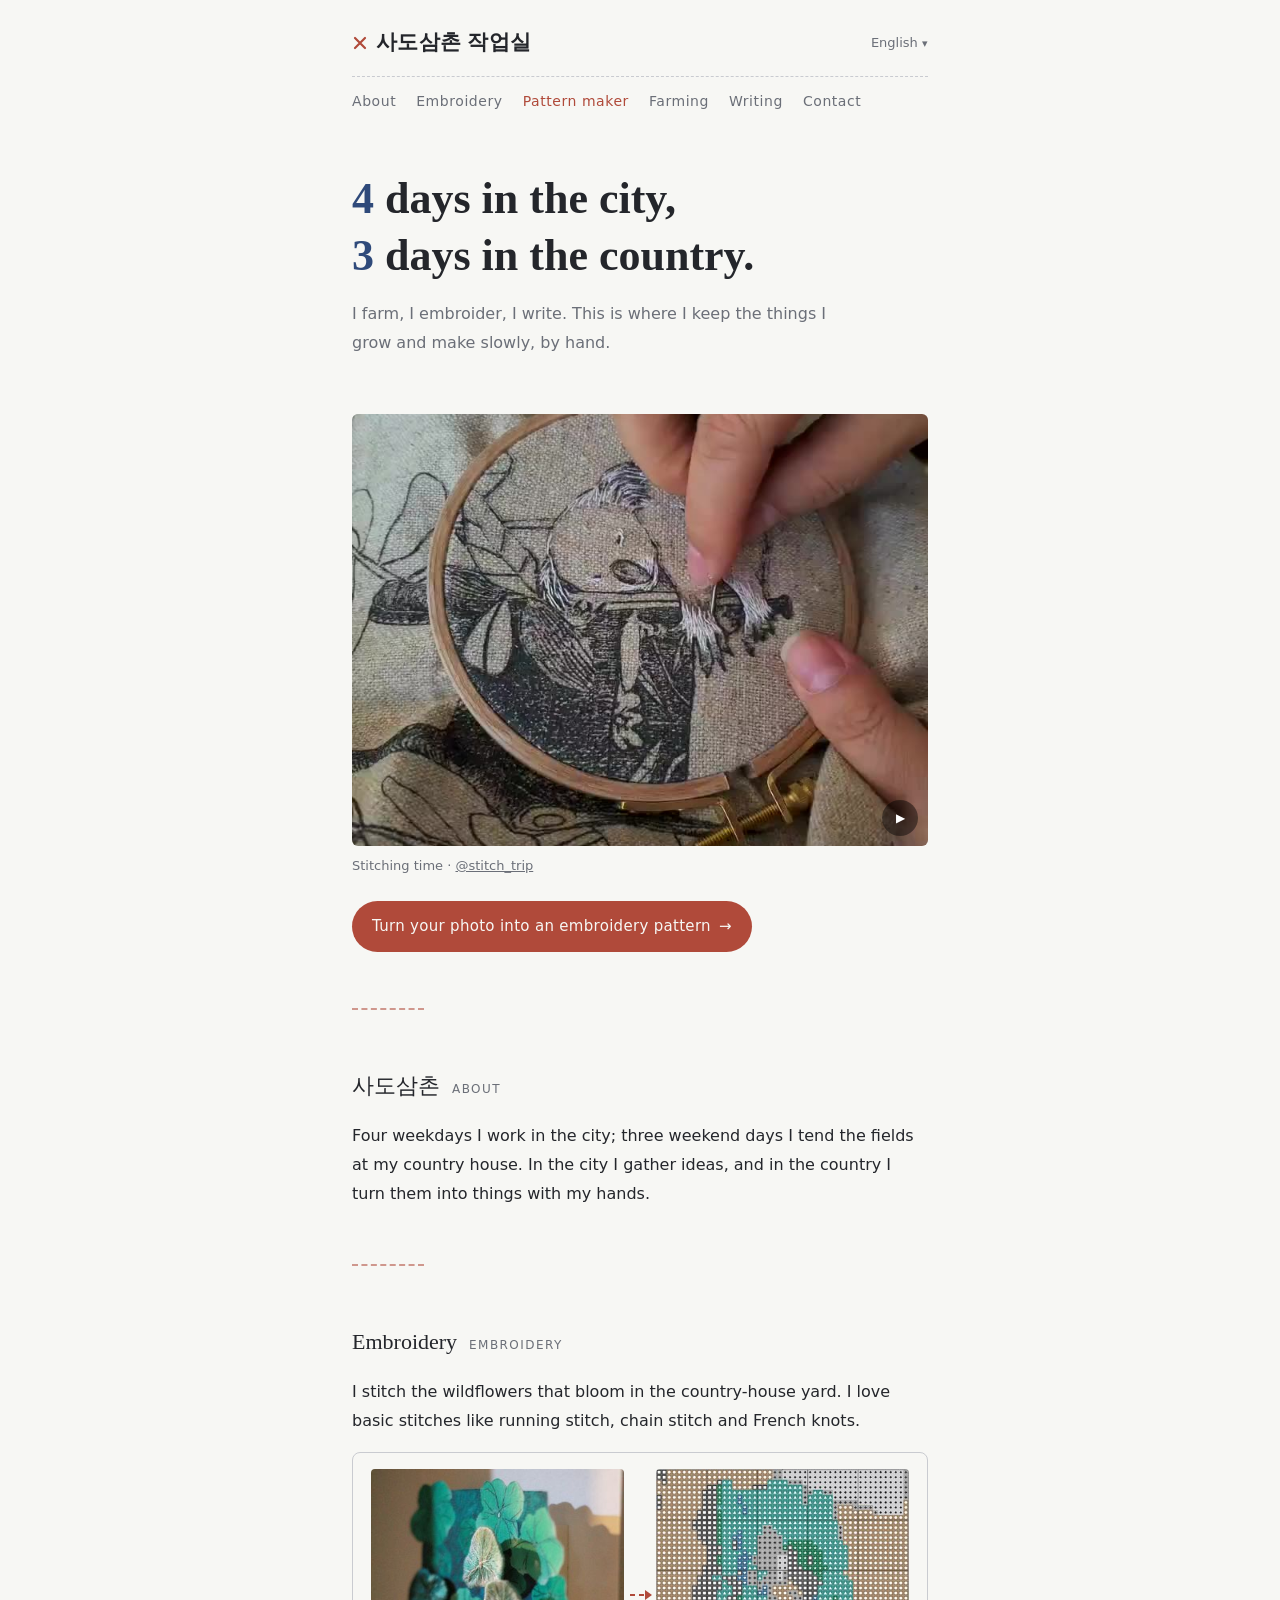
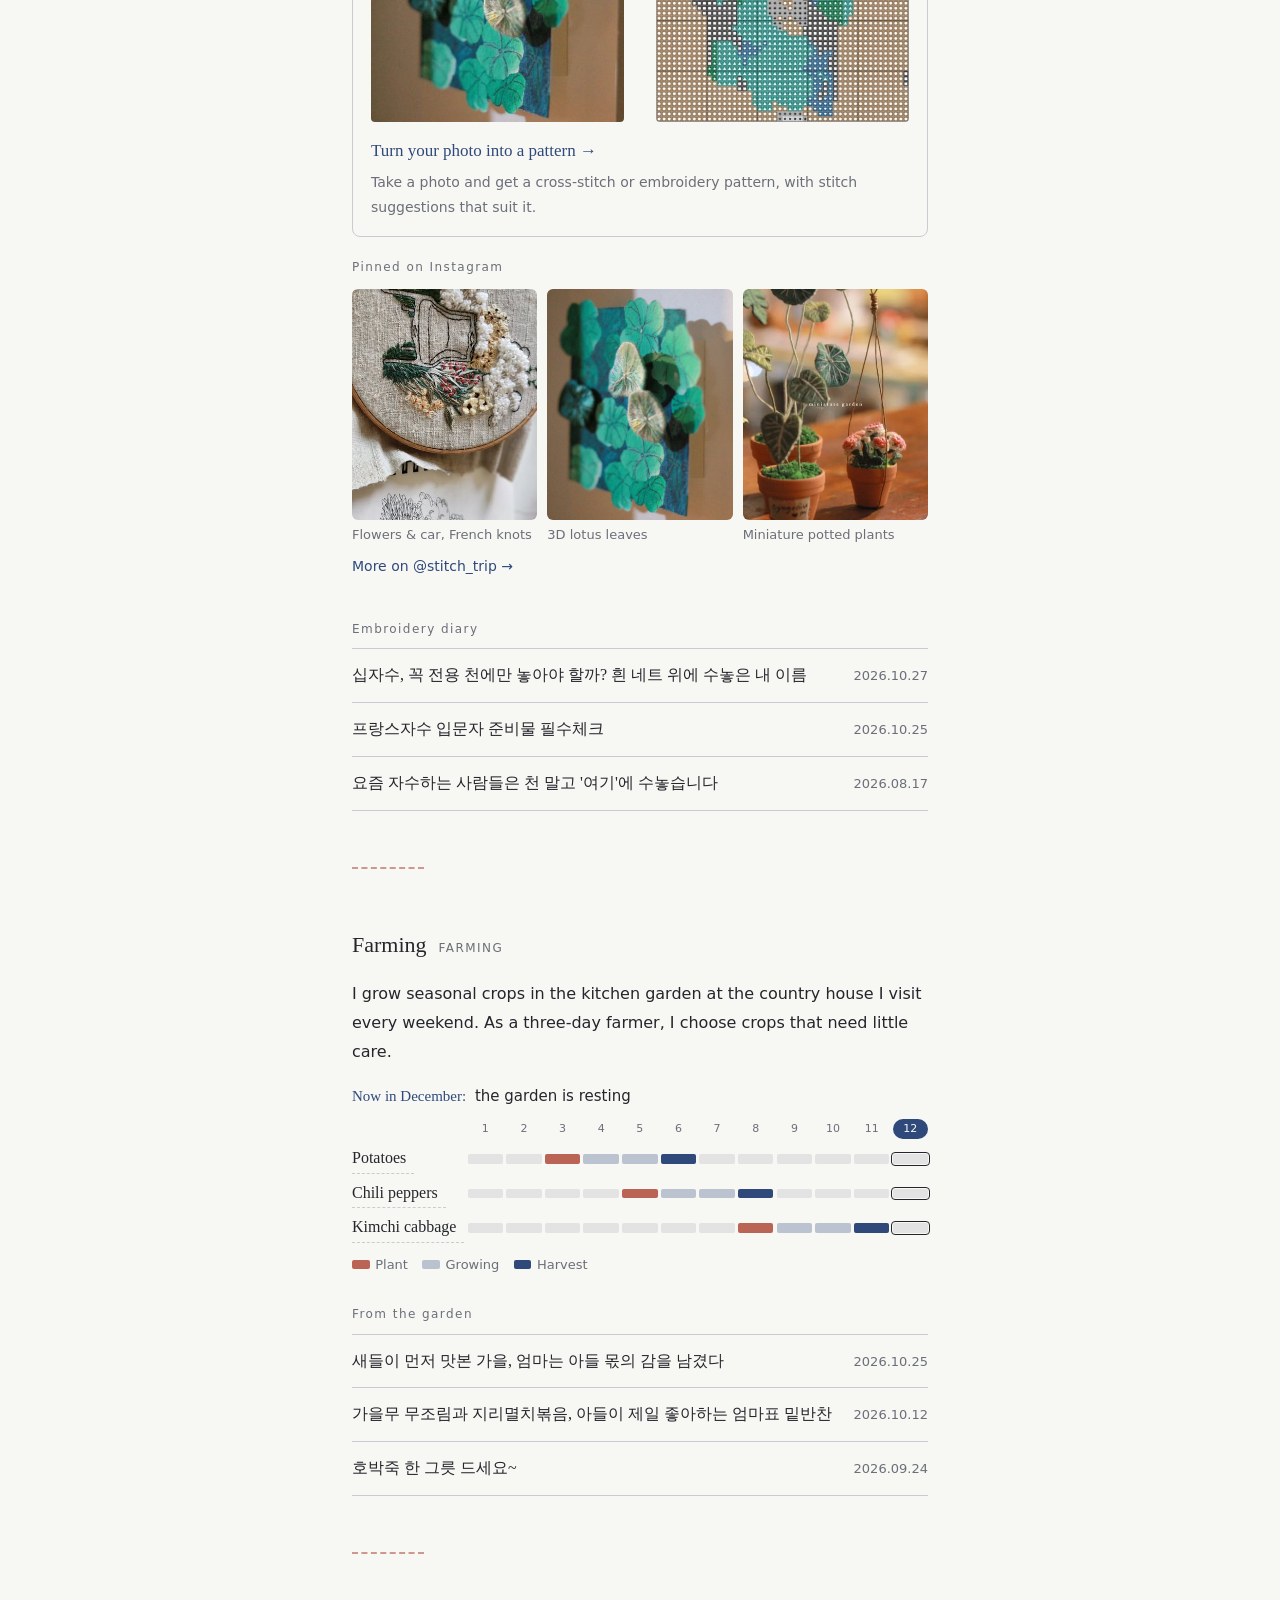
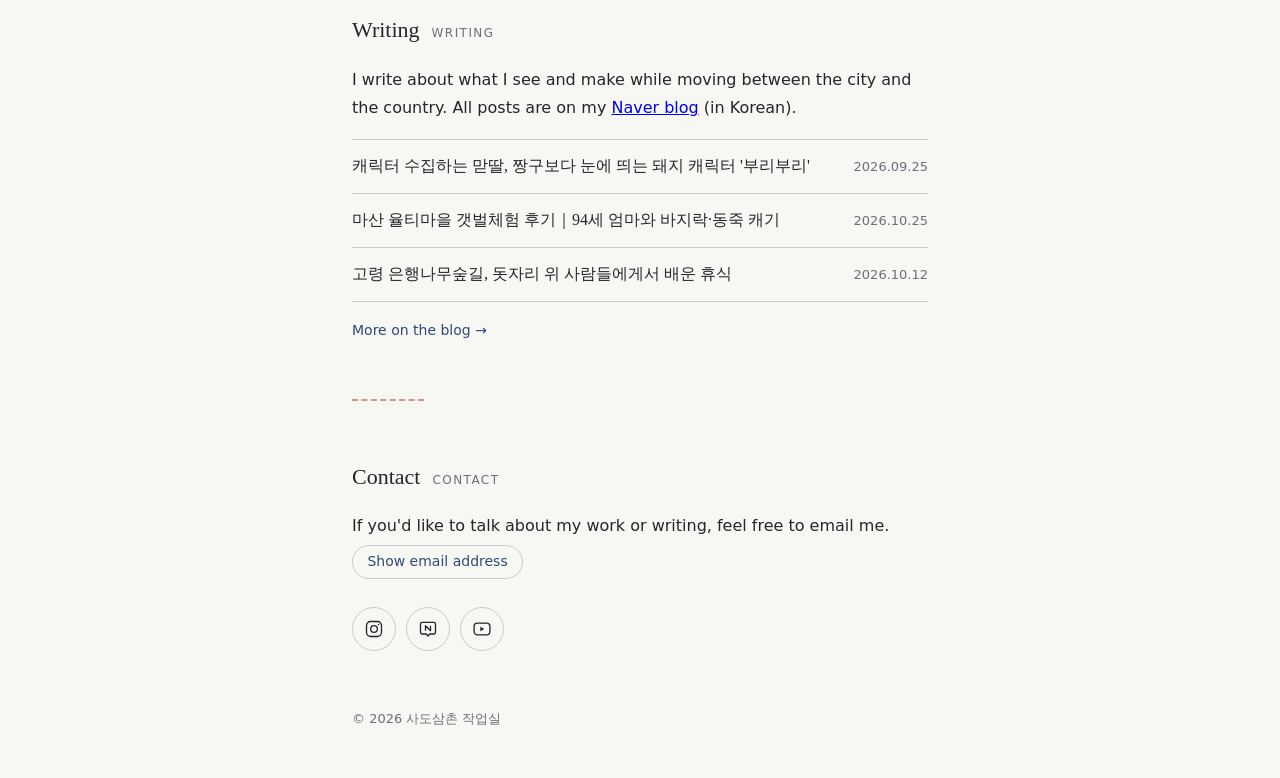
==== index.html @ bed86a1c "자수 칸을 농사 칸 위로, 도안 만들기 단추와 사진→도안 예시 추가 Co-Authored-By: Claude Opus 5.5 <noreply@anthropic.com>" ====
<!doctype html>
<html lang="ko">
<head>
<meta charset="utf-8">
<meta name="viewport" content="width=device-width, initial-scale=1, viewport-fit=cover">
<title>사도삼촌 작업실</title>
<meta name="description" content="평일 나흘은 도시에서, 주말 사흘은 시골에서. 농사를 짓고, 수를 놓고, 글을 쓰는 사도삼촌의 작업실입니다.">
<link rel="canonical" href="https://omilk339.github.io/">
<meta property="og:type" content="website">
<meta property="og:site_name" content="사도삼촌 작업실">
<meta property="og:title" content="사도삼촌 작업실 · 4일은 도시에서, 3일은 시골에서">
<meta property="og:description" content="농사를 짓고, 수를 놓고, 글을 씁니다. 사진으로 자수 도안을 만드는 도구도 있어요.">
<meta property="og:url" content="https://omilk339.github.io/">
<meta property="og:image" content="https://omilk339.github.io/og.png">
<meta property="og:image:width" content="1200">
<meta property="og:image:height" content="630">
<meta property="og:image:alt" content="4일은 도시에서, 3일은 시골에서 — 수틀 속 튤립 십자수">
<meta name="twitter:card" content="summary_large_image">
<link rel="icon" href="/favicon.png" type="image/png">
<link rel="apple-touch-icon" href="/apple-touch-icon.png">
<link rel="manifest" href="/manifest.webmanifest">
<meta name="theme-color" content="#2f4a7a">
<link rel="preconnect" href="https://fonts.googleapis.com">
<link rel="preconnect" href="https://fonts.gstatic.com" crossorigin>
<link rel="stylesheet" href="https://fonts.googleapis.com/css2?family=Gowun+Batang:wght@400;700&family=Gowun+Dodum&display=swap">
<style>
  /* Layout: 한 줄 기둥 하나. 섹션 사이는 홈질 땀(점선)으로 나눈다. */
  :root {
    --bg: #f7f7f4;
    --fg: #24262b;
    --muted: #6b6f78;
    --line: #c9cbd0;
    --indigo: #2f4a7a;   /* 쪽빛 */
    --thread: #b04a3a;   /* 붉은 실 */
    --serif: "Gowun Batang", "Nanum Myeongjo", "AppleMyungjo", serif;
    --sans: "Gowun Dodum", "Apple SD Gothic Neo", "Malgun Gothic", sans-serif;
  }
  @media (prefers-color-scheme: dark) {
    :root:not([data-theme="light"]) {
      --bg: #17191d; --fg: #e6e6e2; --muted: #9a9ea6; --line: #3a3e46;
      --indigo: #8fa8d6; --thread: #e08a78; color-scheme: dark;
    }
  }
  :root[data-theme="dark"] {
    --bg: #17191d; --fg: #e6e6e2; --muted: #9a9ea6; --line: #3a3e46;
    --indigo: #8fa8d6; --thread: #e08a78; color-scheme: dark;
  }

  body {
    background: var(--bg);
    color: var(--fg);
    font-family: var(--sans);
    font-size: 16px;
    line-height: 1.8;
    word-break: keep-all;
  }
  .wrap {
    max-width: 38rem;
    margin: 0 auto;
    padding-block: 1.5rem 3rem;
    padding-left: max(16px, env(safe-area-inset-left, 0px));
    padding-right: max(16px, env(safe-area-inset-right, 0px));
    display: grid;
    gap: 3.5rem;
  }

  /* 맨 위: 사이트 이름 + 언어, 그 아래 메뉴 */
  nav { display: grid; gap: 0.75rem; font-size: 0.875rem; letter-spacing: 0.04em; }
  nav .bar {
    display: flex; align-items: center; justify-content: space-between; gap: 1rem;
    padding-bottom: 0.875rem;
    border-bottom: 1.5px dashed var(--line);   /* 홈질 땀 같은 점선 */
  }
  nav .brand {
    display: inline-flex; align-items: center; gap: 0.5rem;
    font-family: var(--serif); font-size: 1.3125rem; font-weight: 700;
    letter-spacing: 0.02em; color: var(--fg);
  }
  nav .brand svg { width: 1rem; height: 1rem; color: var(--thread); flex: none; }
  nav .brand:hover { color: var(--fg); }
  nav .menu { display: flex; flex-wrap: wrap; gap: 0.25rem 1.25rem; }
  nav a { color: var(--muted); text-decoration: none; }
  nav a:hover { color: var(--indigo); }
  nav a.hl { color: var(--thread); }
  a:focus-visible { outline: 2px solid var(--indigo); outline-offset: 3px; border-radius: 2px; }

  header { display: grid; gap: 1rem; }
  /* 첫 화면 큰 작품 사진 */
  .hero { margin: 0; display: grid; gap: 0.5rem; }
  .hero .media { position: relative; }
  .hero .media a { display: block; }
  .hero img, .hero video {
    display: block; width: 100%; height: auto; aspect-ratio: 1; object-fit: cover;
    border-radius: 0.375rem; background: var(--line);
  }
  .hero figcaption { font-size: 0.8125rem; color: var(--muted); }
  .hero figcaption a { color: inherit; }
  @media (min-width: 640px) { .hero img, .hero video { aspect-ratio: 4 / 3; } }
  /* 영상 멈춤·재생 단추 */
  .vid-btn {
    position: absolute; right: 0.625rem; bottom: 0.625rem; width: 2.25rem; height: 2.25rem;
    display: grid; place-items: center; border: 0; border-radius: 50%; cursor: pointer;
    background: rgb(0 0 0 / 0.45); color: #fff; font-size: 0.75rem; line-height: 1;
  }
  .vid-btn:hover { background: rgb(0 0 0 / 0.65); }
  .vid-btn:focus-visible { outline: 2px solid #fff; outline-offset: 2px; }
  .vid-btn::before { content: "❚❚"; letter-spacing: -0.1em; }
  .vid-btn[data-state="play"]::before { content: "▶"; letter-spacing: 0; margin-left: 0.1em; }
  h1 {
    font-family: var(--serif);
    font-weight: 700;
    font-size: clamp(2rem, 6vw, 2.75rem);
    line-height: 1.3;
    margin: 0;
    text-wrap: balance;
  }
  h1 .num { color: var(--indigo); }
  .lede { margin: 0; color: var(--muted); max-width: 32rem; }

  /* 홈질 땀: 섹션 구분선 */
  .stitch {
    height: 0;
    border: 0;
    border-top: 2px dashed var(--thread);
    opacity: 0.55;
    margin: 0;
    width: 4.5rem;
  }

  section { display: grid; gap: 1rem; scroll-margin-top: 2rem; }
  h2 {
    font-family: var(--serif);
    font-weight: 400;
    font-size: 1.375rem;
    margin: 0;
    display: flex;
    align-items: baseline;
    gap: 0.75rem;
  }
  h2 small {
    font-family: var(--sans);
    font-size: 0.75rem;
    letter-spacing: 0.12em;
    color: var(--muted);
    text-transform: uppercase;
  }
  p { margin: 0; }


  ul.list { list-style: none; margin: 0; padding: 0; display: grid; }
  ul.list li {
    display: grid;
    grid-template-columns: 1fr auto;
    gap: 1rem;
    align-items: baseline;
    padding-block: 0.75rem;
    border-bottom: 1px solid var(--line);
  }
  ul.list li:first-child { border-top: 1px solid var(--line); }
  ul.list a { color: var(--fg); text-decoration: none; font-family: var(--serif); min-width: 0; }
  ul.list a:hover { color: var(--indigo); }
  ul.list time, ul.list span.meta {
    font-size: 0.8125rem;
    color: var(--muted);
    font-variant-numeric: tabular-nums;
    white-space: nowrap;
  }

  .contact { display: grid; gap: 0.25rem; }
  .mail button {
    font: inherit; font-size: 0.875rem; color: var(--indigo); cursor: pointer;
    background: none; border: 1px solid var(--line); border-radius: 999px; padding: 0.2rem 0.9rem;
  }
  .mail button:hover { border-color: var(--indigo); }
  .mail #mailBox { display: inline-flex; flex-wrap: wrap; align-items: center; gap: 0.6rem; }
  .mail a { font-size: 1rem; color: var(--indigo); }

  .social { display: flex; flex-wrap: wrap; gap: 0.625rem; margin-top: 0.75rem; }
  .social a {
    display: grid;
    place-items: center;
    width: 2.75rem;
    height: 2.75rem;
    border: 1px solid var(--line);
    border-radius: 50%;
    color: var(--fg);
    transition: color .15s, border-color .15s;
  }
  .social a:hover { color: var(--indigo); border-color: var(--indigo); }
  .social svg { width: 1.25rem; height: 1.25rem; }
  @media (prefers-reduced-motion: reduce) { .social a { transition: none; } }

  /* 도안 만들기 바로가기 */
  a.maker {
    display: grid;
    gap: 0.25rem;
    padding: 1rem 1.125rem;
    border: 1px solid var(--line);
    border-radius: 0.5rem;
    color: var(--fg);
    text-decoration: none;
  }
  a.maker b { font-family: var(--serif); font-weight: 400; color: var(--indigo); font-size: 1.0625rem; }
  a.maker span { font-size: 0.875rem; color: var(--muted); }
  /* 사진 → 도안 예시 */
  a.maker .ex {
    display: grid; grid-template-columns: 1fr 2rem 1fr; align-items: center;
    margin-bottom: 0.625rem;
  }
  a.maker .ex img { width: 100%; height: auto; aspect-ratio: 1; display: block; border-radius: 0.25rem; background: var(--line); }
  a.maker .ex i {   /* 홈질 점선 화살표 */
    height: 2px; margin-inline: 0.35rem; position: relative;
    background: repeating-linear-gradient(90deg, var(--thread) 0 5px, transparent 5px 9px);
  }
  a.maker .ex i::after {
    content: ""; position: absolute; right: -2px; top: -4px;
    border-left: 7px solid var(--thread); border-block: 5px solid transparent;
  }
  /* 영상 아래 도안 만들기 단추 */
  .cta {
    justify-self: start; margin-top: -2rem;
    display: inline-flex; align-items: center; gap: 0.5rem;
    padding: 0.75rem 1.25rem; border-radius: 999px;
    background: var(--thread); color: var(--bg); text-decoration: none;
    font-size: 0.9375rem; letter-spacing: 0.02em;
  }
  .cta::after { content: "→"; }
  .cta:hover { filter: brightness(0.92); }
  a.maker:hover { border-color: var(--indigo); }

  footer { font-size: 0.8125rem; color: var(--muted); }

  /* 텃밭 달력 */
  .garden { display: grid; gap: 0.6rem; }
  .now-line { font-size: 0.9375rem; }
  .now-line b { color: var(--indigo); font-weight: 400; font-family: var(--serif); margin-right: 0.25rem; }
  .cal {
    display: grid; grid-template-columns: minmax(4.5rem, max-content) repeat(12, 1fr);
    gap: 0.3rem 0.2rem; align-items: center;
  }
  .cal .m { font-size: 0.6875rem; color: var(--muted); text-align: center; font-variant-numeric: tabular-nums; }
  .cal .m.now { color: var(--bg); background: var(--indigo); border-radius: 999px; }
  .cal .crop {
    font-family: var(--serif); color: var(--fg); text-decoration: none; padding-right: 0.5rem;
    border-bottom: 1px dashed var(--line); justify-self: start;
  }
  .cal .crop:hover { color: var(--indigo); border-color: var(--indigo); }
  .cell { display: block; height: 0.6rem; border-radius: 2px; background: color-mix(in srgb, var(--line) 45%, transparent); }
  .cell.plant { background: var(--thread); opacity: 0.85; }
  .cell.grow { background: color-mix(in srgb, var(--indigo) 30%, transparent); }
  .cell.harvest { background: var(--indigo); }
  .cal .cell.now { outline: 1.5px solid var(--fg); outline-offset: 1px; }
  .legend-row { display: flex; flex-wrap: wrap; gap: 0.3rem 0.9rem; align-items: center; font-size: 0.8125rem; color: var(--muted); }
  .legend-row span { display: inline-flex; align-items: center; gap: 0.35rem; }
  .legend-row .cell { width: 1.1rem; }
  .legend-row small { flex-basis: 100%; font-size: 0.75rem; }

  /* 블로그 글 */
  ul.list span.item { font-family: var(--serif); min-width: 0; }
  .posts { display: grid; gap: 0.5rem; margin-top: 0.75rem; }
  .posts h3 {
    margin: 0; font-family: var(--sans); font-weight: 400; font-size: 0.75rem;
    letter-spacing: 0.12em; color: var(--muted);
  }
  a.more { font-size: 0.875rem; color: var(--indigo); text-decoration: none; justify-self: start; }
  a.more:hover { text-decoration: underline; }

  /* 인스타그램 고정 작품 */
  .gallery { display: grid; gap: 0.6rem; margin-block: 0.25rem 0.75rem; }
  .gallery h3 {
    margin: 0; font-family: var(--sans); font-weight: 400; font-size: 0.75rem;
    letter-spacing: 0.12em; color: var(--muted);
  }
  .shots { display: grid; grid-template-columns: repeat(3, 1fr); gap: 0.625rem; }
  .shots a { display: grid; gap: 0.35rem; color: var(--fg); text-decoration: none; min-width: 0; }
  .shots img {
    width: 100%; aspect-ratio: 4 / 5; height: auto; object-fit: cover; display: block;
    border-radius: 0.375rem; background: var(--line); transition: opacity .15s;
  }
  .shots a:hover img { opacity: 0.85; }
  .shots span { font-size: 0.8125rem; line-height: 1.4; color: var(--muted); }
  @media (prefers-reduced-motion: reduce) { .shots img { transition: none; } }

  /* 언어 */
  nav .lang select {
    font: inherit; font-size: 0.8125rem; color: var(--muted); cursor: pointer;
    background: none; border: 0; padding: 0; appearance: none; -webkit-appearance: none;
    field-sizing: content;   /* 가장 긴 언어 이름만큼 비워 두지 않고 글자에 맞추기 */
  }
  nav .lang::after { content: " ▾"; font-size: 0.6875rem; color: var(--muted); }
  nav .lang:hover select, nav .lang:hover::after { color: var(--indigo); }
  .sr { position: absolute; width: 1px; height: 1px; overflow: hidden; clip: rect(0 0 0 0); white-space: nowrap; }
  html:not([lang="ko"]) {
    --serif: Georgia, "Noto Serif", "Times New Roman", "Hiragino Mincho ProN", "Yu Mincho", "Songti SC", serif;
    --sans: system-ui, -apple-system, "Segoe UI", Roboto, "Noto Sans", "Hiragino Sans", "Yu Gothic", "PingFang SC", "Microsoft YaHei", sans-serif;
  }
  html:not([lang="ko"]) body { word-break: normal; overflow-wrap: anywhere; }
</style>
<style>[hidden]{display:none!important}*,*::before,*::after{box-sizing:border-box}body{margin:0}img{max-width:100%}</style>
</head>
<body>

<div class="wrap">
  <nav aria-label="바로가기">
    <div class="bar">
      <a class="brand" href="/"><svg viewBox="0 0 16 16" fill="none" stroke="currentColor" stroke-width="2.2" stroke-linecap="round" aria-hidden="true"><path d="M3 3l10 10M13 3L3 13"/></svg>사도삼촌 작업실</a>
      <label class="lang"><span class="sr" data-t="langLbl">언어</span><select id="langSelect"></select></label>
    </div>
    <div class="menu">
      <a href="#about" data-t="nav_about">소개</a>
      <a href="#embroider" data-t="nav_emb">자수</a>
      <a class="hl" href="/embroidery/pattern.html" data-t="nav_maker">도안 만들기</a>
      <a href="#farm" data-t="nav_farm">농사</a>
      <a href="#write" data-t="nav_write">글</a>
      <a href="#contact" data-t="nav_contact">연락</a>
    </div>
  </nav>

  <header>
    <h1 data-t-html="h1"><span class="num">4</span>일은 도시에서,<br><span class="num">3</span>일은 시골에서.</h1>
    <p class="lede" data-t="lede">농사를 짓고, 수를 놓고, 글을 씁니다. 손으로 천천히 기르고 만드는 것들을 이곳에 모아 둡니다.</p>
  </header>

  <figure class="hero">
    <div class="media">
      <a href="https://www.instagram.com/stitch_trip/p/B8sQuoHHDuz/" target="_blank" rel="noopener">
        <video src="/img/hero.mp4" poster="/img/hero-video.jpg" width="720" height="720" muted loop playsinline preload="none" aria-hidden="true"></video>
        <span class="sr" data-t="heroVid">수놓는 시간</span>
      </a>
      <button class="vid-btn" type="button" hidden></button>
    </div>
    <figcaption><span data-t="heroVid">수놓는 시간</span> · <a href="https://www.instagram.com/stitch_trip/" target="_blank" rel="noopener">@stitch_trip</a></figcaption>
  </figure>

  <a class="cta" href="/embroidery/pattern.html" data-t="cta">내 사진으로 자수 도안 만들기</a>

  <hr class="stitch">

  <section id="about">
    <h2>사도삼촌 <small>About</small></h2>
    <p data-t="aboutP">평일 나흘은 도시에서 일하고, 주말 사흘은 시골집에서 밭을 돌봅니다. 도시에서는 생각을 모으고, 시골에서는 그 생각을 손으로 옮깁니다.</p>
  </section>

  <hr class="stitch">

  <section id="embroider">
    <h2><span data-t="h_emb">자수</span> <small>Embroidery</small></h2>
    <p data-t="embP">시골집 마당에 피는 풀꽃을 실로 옮깁니다. 홈질과 사슬수, 프렌치노트처럼 기본 땀을 즐겨 씁니다.</p>
    <a class="maker" href="/embroidery/pattern.html">
      <div class="ex" aria-hidden="true">
        <img src="/img/maker-photo.jpg" width="360" height="360" loading="lazy" alt="">
        <i></i>
        <img src="/img/maker-chart.jpg" width="360" height="360" loading="lazy" alt="">
      </div>
      <b data-t="makerT">내 사진으로 도안 만들기 →</b>
      <span data-t="makerD">사진을 찍으면 십자수·프랑스 자수 도안으로 바꾸고, 어울리는 기법을 추천해 드려요.</span>
    </a>
    <div class="gallery">
      <h3 data-t="instaTitle">인스타그램 고정 작품</h3>
      <div class="shots">
        <a href="https://www.instagram.com/stitch_trip/reel/DAFIhn7ydkZ/" target="_blank" rel="noopener">
          <img src="/img/insta-1.jpg" width="360" height="640" loading="lazy" alt="" data-t-alt="insta1">
          <span data-t="insta1"></span>
        </a>
        <a href="https://www.instagram.com/stitch_trip/p/DKn3B2qT03E/" target="_blank" rel="noopener">
          <img src="/img/hero.jpg" width="1080" height="1080" loading="lazy" alt="" data-t-alt="insta2">
          <span data-t="insta2"></span>
        </a>
        <a href="https://www.instagram.com/stitch_trip/reel/DOws9hBk-QL/" target="_blank" rel="noopener">
          <img src="/img/insta-3.jpg" width="360" height="640" loading="lazy" alt="" data-t-alt="insta3">
          <span data-t="insta3"></span>
        </a>
      </div>
      <a class="more" href="https://www.instagram.com/stitch_trip/" target="_blank" rel="noopener" data-t="instaMore">@stitch_trip에서 더 보기 →</a>
    </div>
    <div class="posts" id="embPosts" hidden>
      <h3 data-t="embPosts">자수 일기</h3>
      <ul class="list"></ul>
    </div>
  </section>

  <hr class="stitch">

  <section id="farm">
    <h2><span data-t="h_farm">농사</span> <small>Farming</small></h2>
    <p data-t="farmP">주말마다 내려가는 시골집 텃밭에서 제철 작물을 기릅니다. 사흘만 머무는 농부라서 손이 덜 가는 작물을 골라 심습니다.</p>
    <div class="garden" id="garden"></div>
    <div class="posts" id="farmPosts" hidden>
      <h3 data-t="farmPosts">텃밭 일기</h3>
      <ul class="list"></ul>
    </div>
  </section>

  <hr class="stitch">

  <section id="write">
    <h2><span data-t="h_write">글쓰기</span> <small>Writing</small></h2>
    <p id="writeP">도시와 시골을 오가며 보고 만든 것들에 대해 씁니다. 모든 글은 <a class="inline" href="https://blog.naver.com/simplehi-" target="_blank" rel="noopener">네이버 블로그</a>에서 읽을 수 있습니다.</p>
    <ul class="list" id="postList">
      <li><a href="https://blog.naver.com/simplehi-" target="_blank" rel="noopener" data-t="post1">금요일 저녁, 시골로 가는 길</a><time datetime="2026-10-10">2026.10.10</time></li>
      <li><a href="https://blog.naver.com/simplehi-" target="_blank" rel="noopener" data-t="post2">한 땀씩 느려지는 연습</a><time datetime="2026-09-26">2026.09.26</time></li>
      <li><a href="https://blog.naver.com/simplehi-" target="_blank" rel="noopener" data-t="post3">처음 캔 감자 한 바구니</a><time datetime="2026-09-12">2026.09.12</time></li>
      <li><a href="https://blog.naver.com/simplehi-" target="_blank" rel="noopener" data-t="post4">사흘의 시골, 나흘의 도시</a><time datetime="2026-08-29">2026.08.29</time></li>
    </ul>
    <a class="more" id="postMore" href="https://blog.naver.com/simplehi-" target="_blank" rel="noopener" hidden data-t="more">블로그에서 더 보기 →</a>
  </section>

  <hr class="stitch">

  <section id="contact">
    <h2><span data-t="h_contact">연락</span> <small>Contact</small></h2>
    <div class="contact">
      <p data-t="contactP">작업이나 글에 대해 이야기하고 싶다면 편하게 메일 주세요.</p>
      <div class="mail">
        <button type="button" id="mailReveal" data-t="mailShow">메일 주소 보기</button>
        <span id="mailBox" hidden>
          <a id="mailLink"></a>
          <button type="button" id="mailCopy" data-t="mailCopy">복사</button>
        </span>
      </div>
    </div>
    <div class="social">
      <a href="https://www.instagram.com/stitch_trip/" target="_blank" rel="noopener" aria-label="인스타그램 @stitch_trip" title="인스타그램 @stitch_trip"><svg viewBox="0 0 24 24" fill="none" stroke="currentColor" stroke-width="1.6" aria-hidden="true"><rect x="3" y="3" width="18" height="18" rx="5"/><circle cx="12" cy="12" r="4"/><circle cx="17.5" cy="6.5" r="0.9" fill="currentColor" stroke="none"/></svg></a>
      <a href="https://blog.naver.com/simplehi-" target="_blank" rel="noopener" aria-label="네이버 블로그 simplehi-" title="네이버 블로그 simplehi-"><svg viewBox="0 0 24 24" fill="none" stroke="currentColor" stroke-width="1.6" stroke-linejoin="round" aria-hidden="true"><path d="M5 4h14a2 2 0 0 1 2 2v10a2 2 0 0 1-2 2h-5l-2 2.5-2-2.5H5a2 2 0 0 1-2-2V6a2 2 0 0 1 2-2z"/><path d="M9 14V8l6 6V8"/></svg></a>
      <a href="https://www.youtube.com/@riais_one" target="_blank" rel="noopener" aria-label="유튜브 @riais_one" title="유튜브 @riais_one"><svg viewBox="0 0 24 24" fill="none" stroke="currentColor" stroke-width="1.6" aria-hidden="true"><rect x="2.5" y="5" width="19" height="14" rx="4"/><path d="M10 9.2v5.6l4.8-2.8z" fill="currentColor" stroke="none"/></svg></a>
    </div>
  </section>

  <footer>© 2026 사도삼촌 작업실</footer>
</div>
<script src="/home-i18n.js?v=20261029b"></script>
<script src="/home-posts.js?v=20261028e"></script>
<script src="/home-garden.js?v=20261028e"></script>
<script src="/home-hero.js?v=20261029a"></script>
</body>
</html>
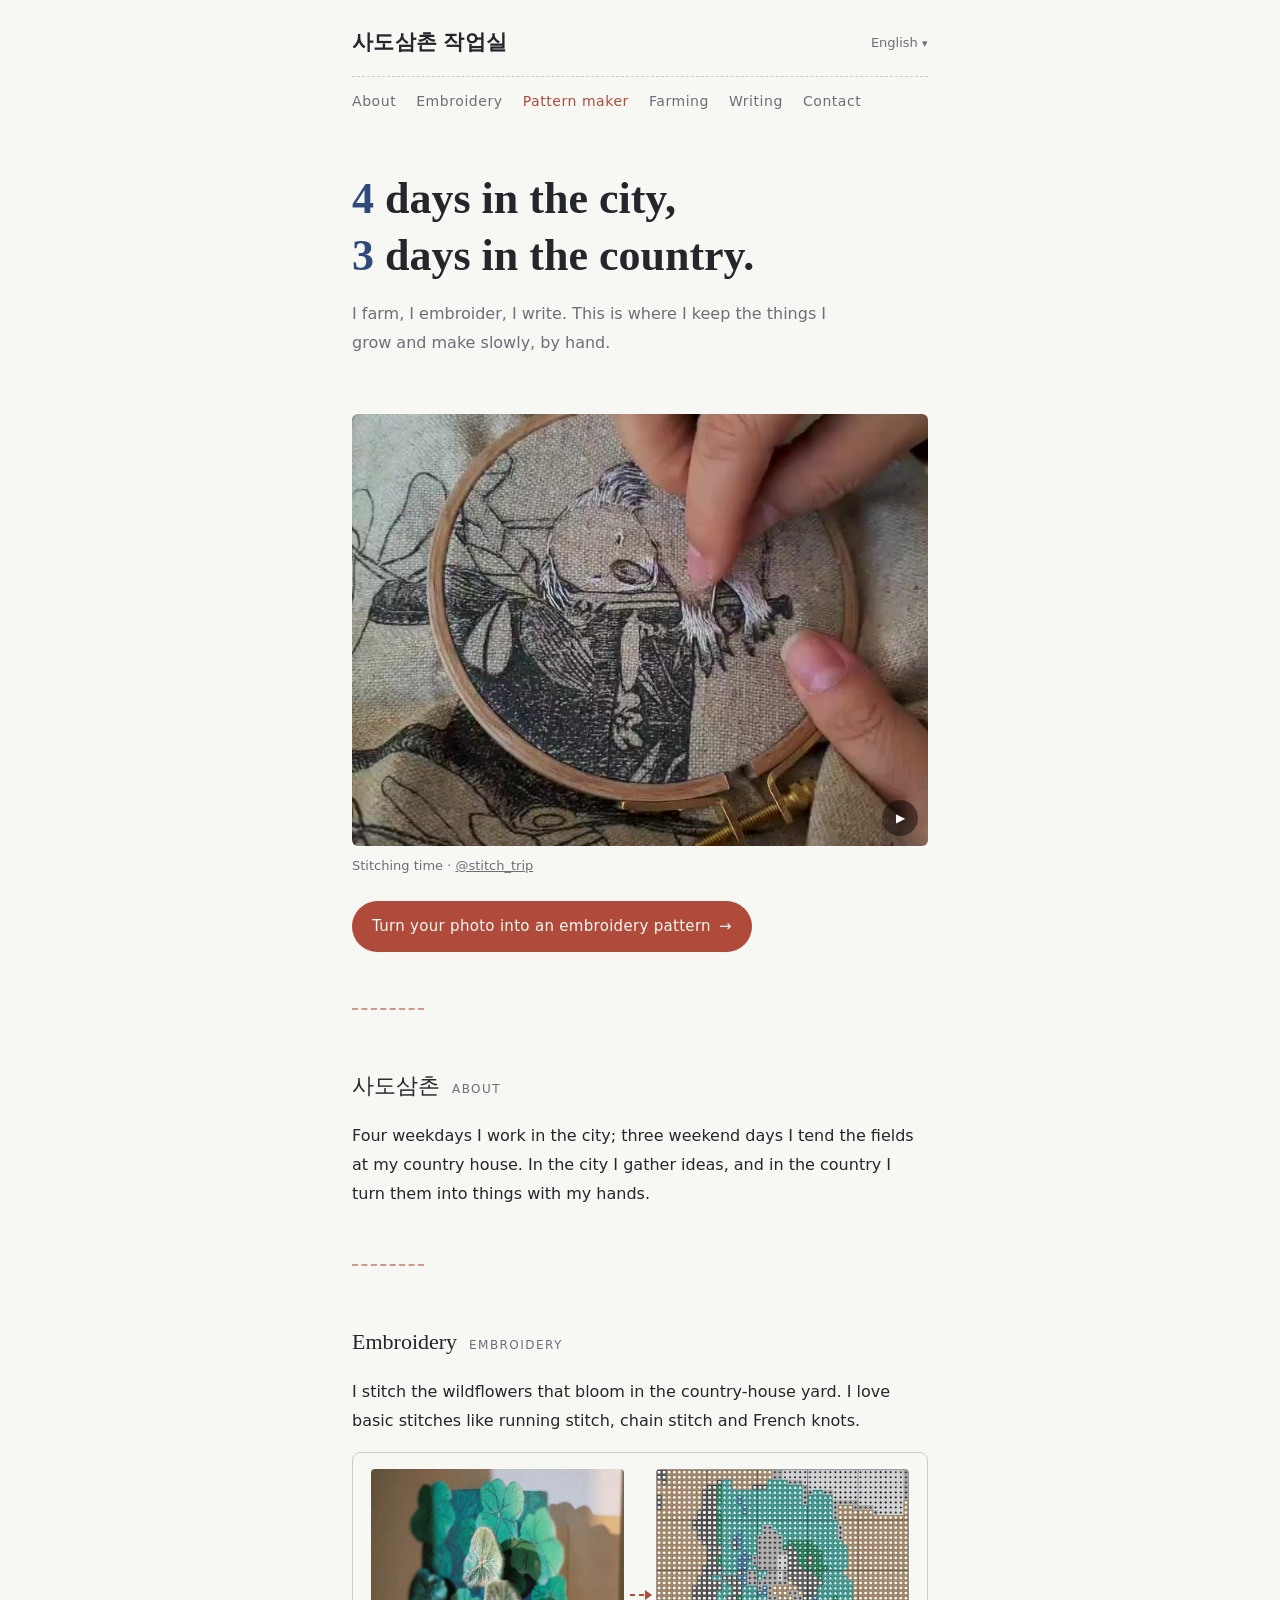
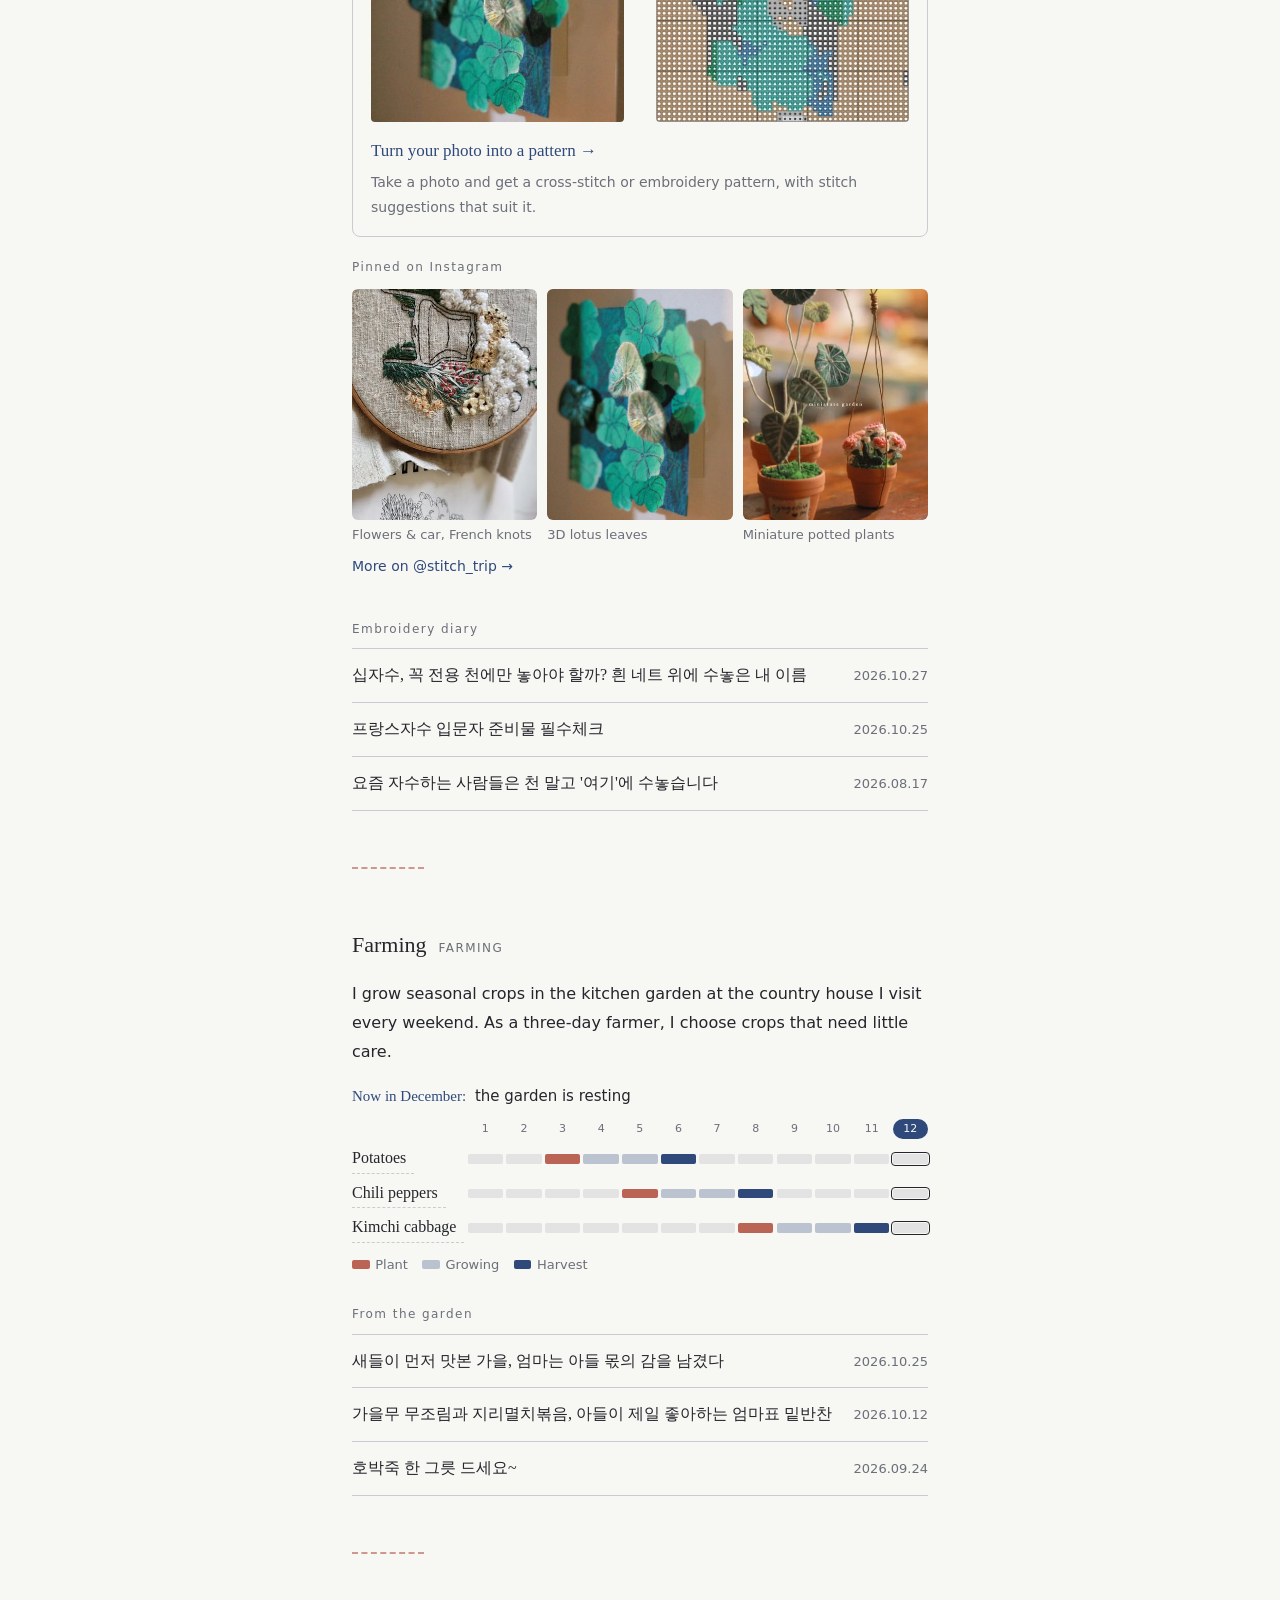
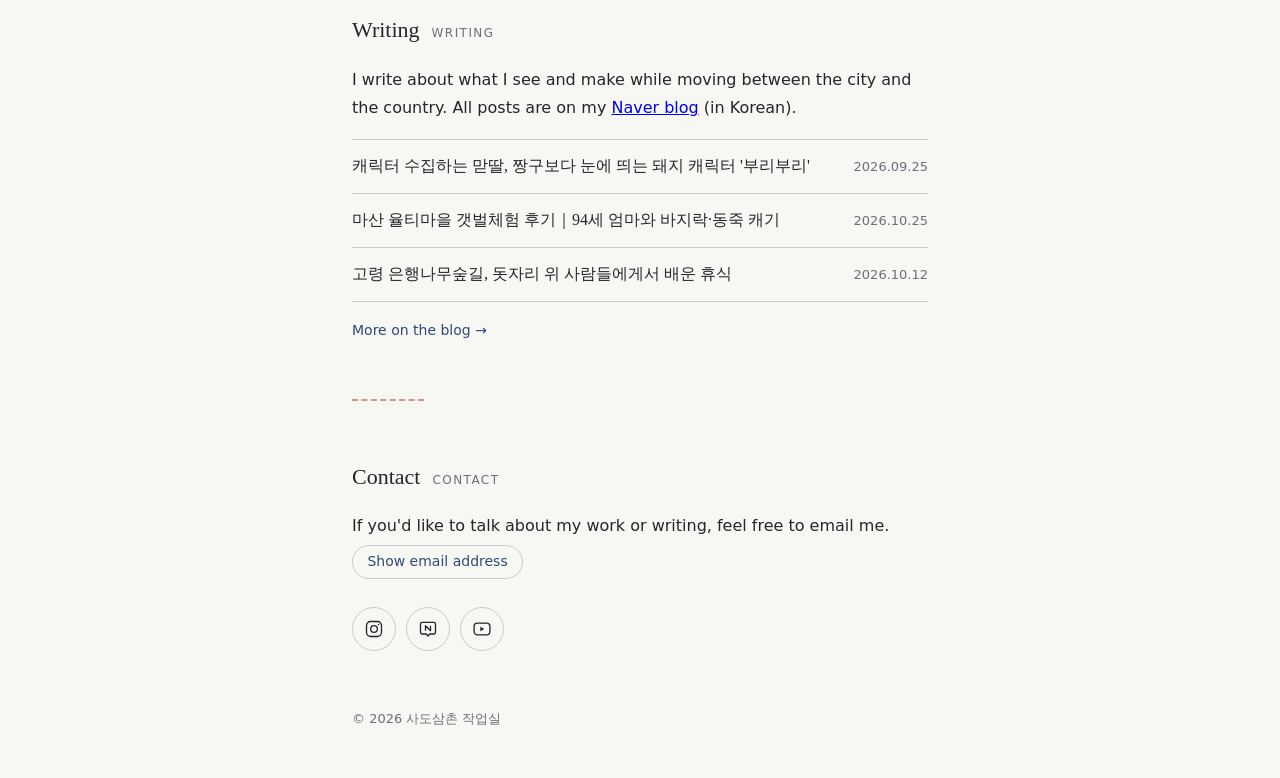
==== commit 4f501c83: "사이트 이름 앞 X 표시 빼기 Co-Authored-By: Claude Opus 5.5 <noreply@anthropic.com>" ====
--- a/index.html
+++ b/index.html
@@ -76,7 +76,6 @@
     font-family: var(--serif); font-size: 1.3125rem; font-weight: 700;
     letter-spacing: 0.02em; color: var(--fg);
   }
-  nav .brand svg { width: 1rem; height: 1rem; color: var(--thread); flex: none; }
   nav .brand:hover { color: var(--fg); }
   nav .menu { display: flex; flex-wrap: wrap; gap: 0.25rem 1.25rem; }
   nav a { color: var(--muted); text-decoration: none; }
@@ -303,7 +302,7 @@
 <div class="wrap">
   <nav aria-label="바로가기">
     <div class="bar">
-      <a class="brand" href="/"><svg viewBox="0 0 16 16" fill="none" stroke="currentColor" stroke-width="2.2" stroke-linecap="round" aria-hidden="true"><path d="M3 3l10 10M13 3L3 13"/></svg>사도삼촌 작업실</a>
+      <a class="brand" href="/">사도삼촌 작업실</a>
       <label class="lang"><span class="sr" data-t="langLbl">언어</span><select id="langSelect"></select></label>
     </div>
     <div class="menu">
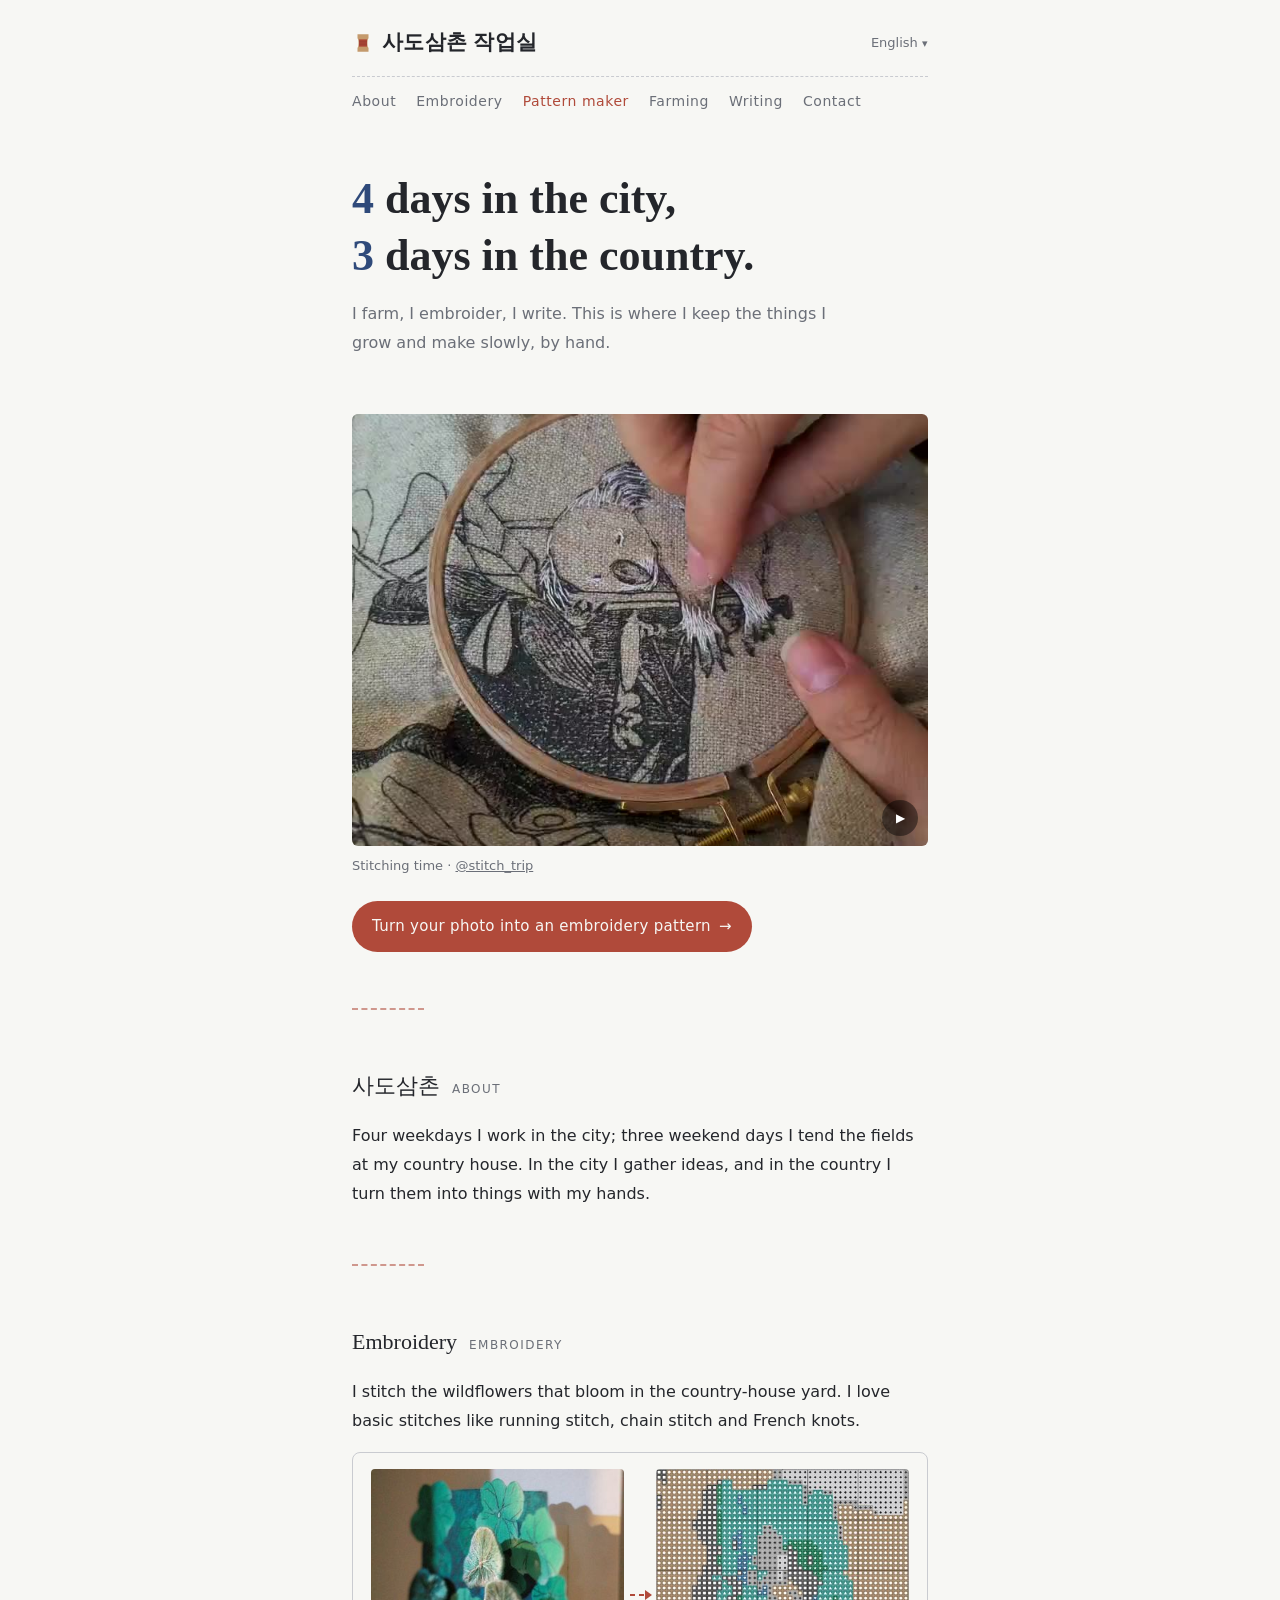
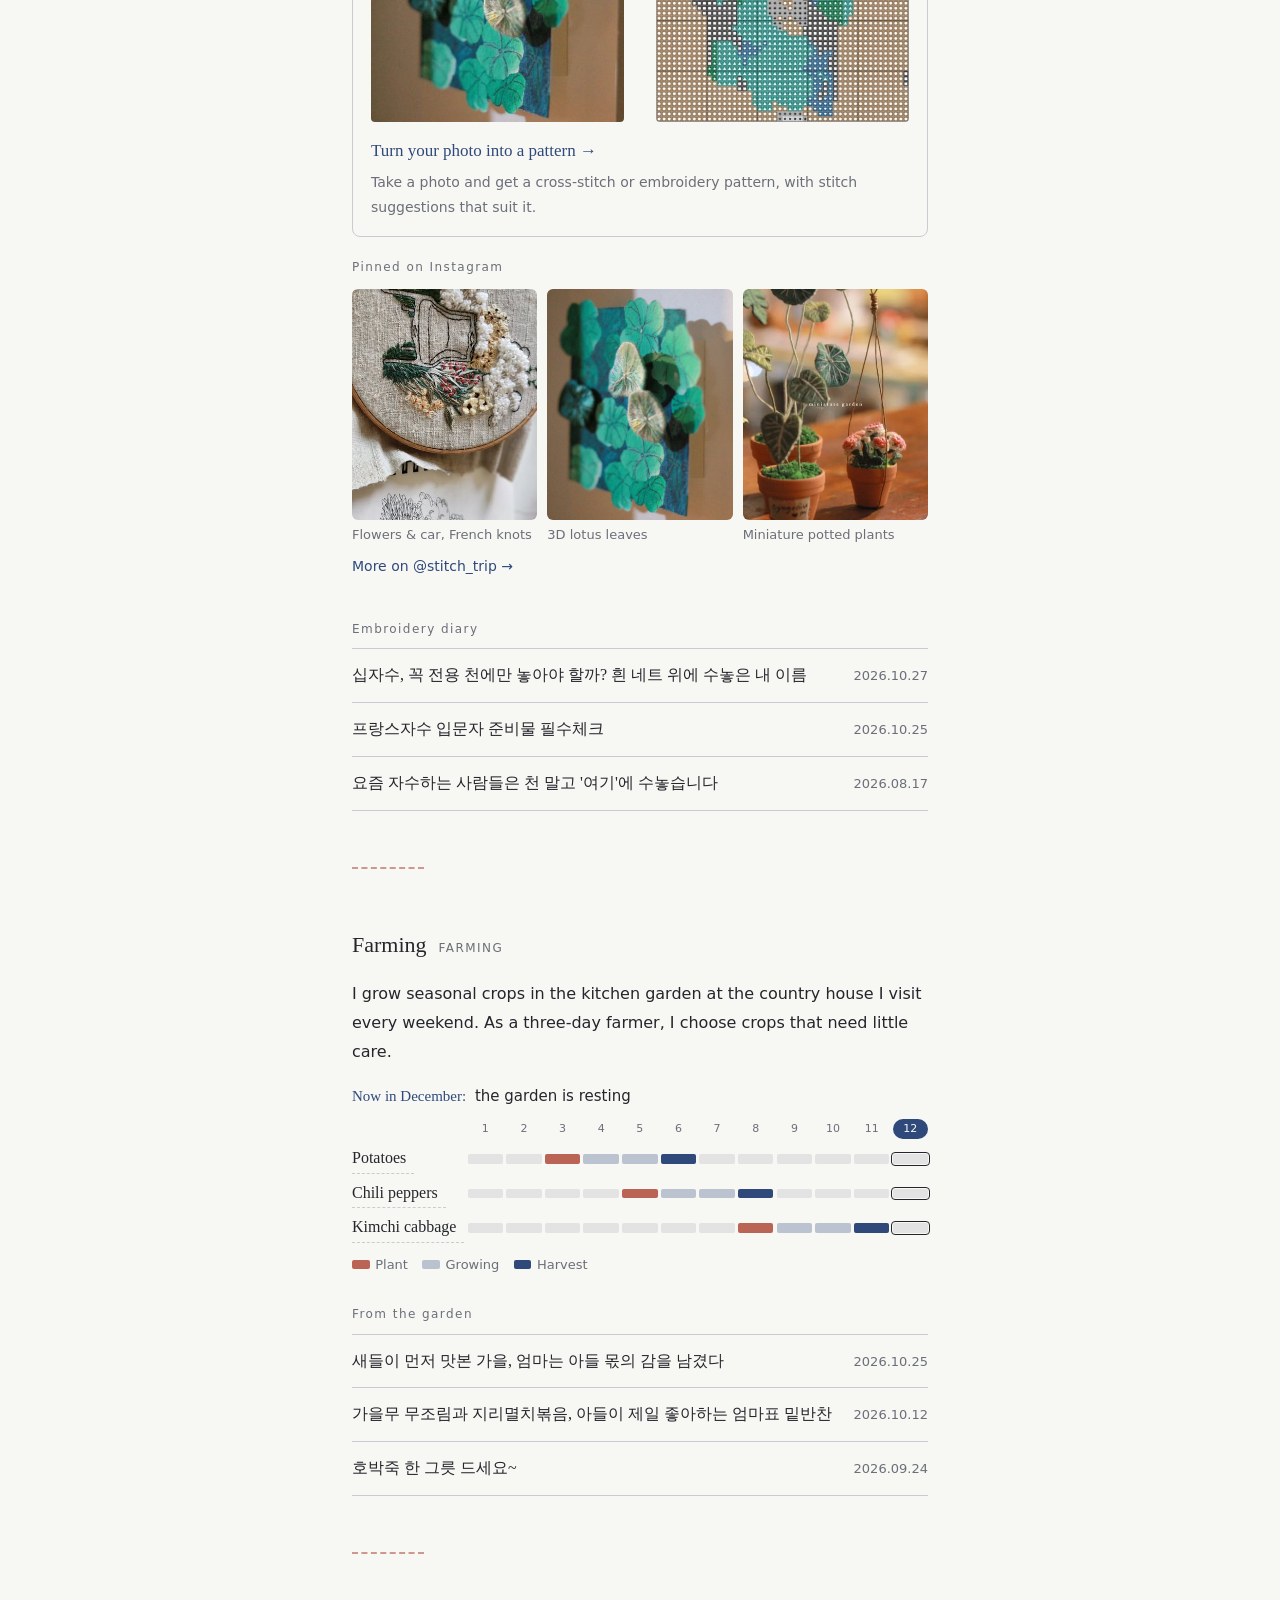
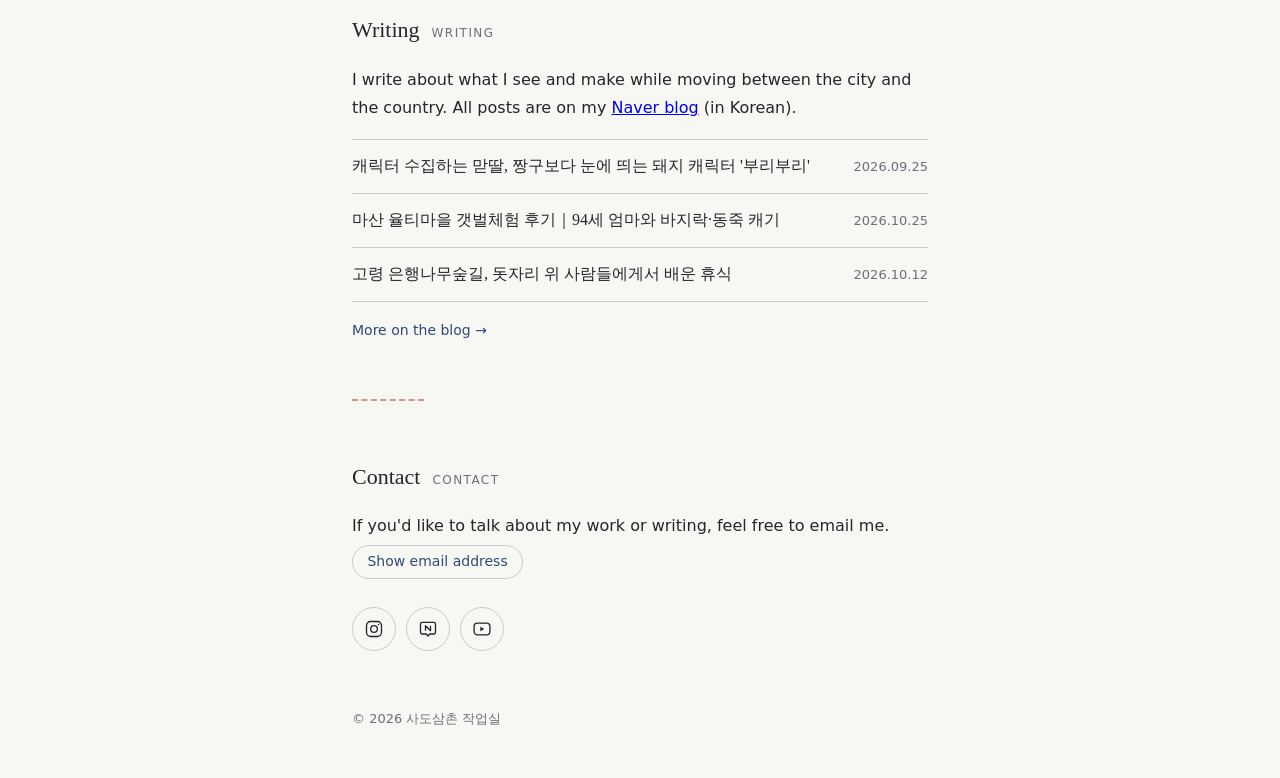
==== commit f17aae8d: "실패 마크: 사이트 이름 앞, 탭·홈 화면 아이콘, 카톡 공유 이미지 Co-Authored-By: Claude Opus 5.5 <noreply@anthropic.com>" ====
--- a/index.html
+++ b/index.html
@@ -11,13 +11,14 @@
 <meta property="og:title" content="사도삼촌 작업실 · 4일은 도시에서, 3일은 시골에서">
 <meta property="og:description" content="농사를 짓고, 수를 놓고, 글을 씁니다. 사진으로 자수 도안을 만드는 도구도 있어요.">
 <meta property="og:url" content="https://omilk339.github.io/">
-<meta property="og:image" content="https://omilk339.github.io/og.png">
+<meta property="og:image" content="https://omilk339.github.io/og.png?v=2">
 <meta property="og:image:width" content="1200">
 <meta property="og:image:height" content="630">
-<meta property="og:image:alt" content="4일은 도시에서, 3일은 시골에서 — 수틀 속 튤립 십자수">
+<meta property="og:image:alt" content="사도삼촌 작업실 — 4일은 도시에서, 3일은 시골에서. 수틀에 수를 놓는 손">
 <meta name="twitter:card" content="summary_large_image">
-<link rel="icon" href="/favicon.png" type="image/png">
-<link rel="apple-touch-icon" href="/apple-touch-icon.png">
+<link rel="icon" href="/favicon.svg?v=2" type="image/svg+xml">
+<link rel="icon" href="/favicon.png?v=2" type="image/png">
+<link rel="apple-touch-icon" href="/apple-touch-icon.png?v=2">
 <link rel="manifest" href="/manifest.webmanifest">
 <meta name="theme-color" content="#2f4a7a">
 <link rel="preconnect" href="https://fonts.googleapis.com">
@@ -76,6 +77,7 @@
     font-family: var(--serif); font-size: 1.3125rem; font-weight: 700;
     letter-spacing: 0.02em; color: var(--fg);
   }
+  nav .brand svg { width: 1.375rem; height: 1.375rem; flex: none; }
   nav .brand:hover { color: var(--fg); }
   nav .menu { display: flex; flex-wrap: wrap; gap: 0.25rem 1.25rem; }
   nav a { color: var(--muted); text-decoration: none; }
@@ -302,7 +304,7 @@
 <div class="wrap">
   <nav aria-label="바로가기">
     <div class="bar">
-      <a class="brand" href="/">사도삼촌 작업실</a>
+      <a class="brand" href="/"><svg viewBox="0 0 24 24" aria-hidden="true"><path d="M6 2.5h12v4.2c-1.6 1.2-1.6 9.4 0 10.6v4.2H6v-4.2c1.6-1.2 1.6-9.4 0-10.6z" fill="#c49a6c"/><rect x="7.6" y="8" width="8.8" height="8" fill="#b04a3a"/><path d="M7.6 10h8.8M7.6 12h8.8M7.6 14h8.8" stroke="#8a3529" stroke-width=".7"/></svg>사도삼촌 작업실</a>
       <label class="lang"><span class="sr" data-t="langLbl">언어</span><select id="langSelect"></select></label>
     </div>
     <div class="menu">
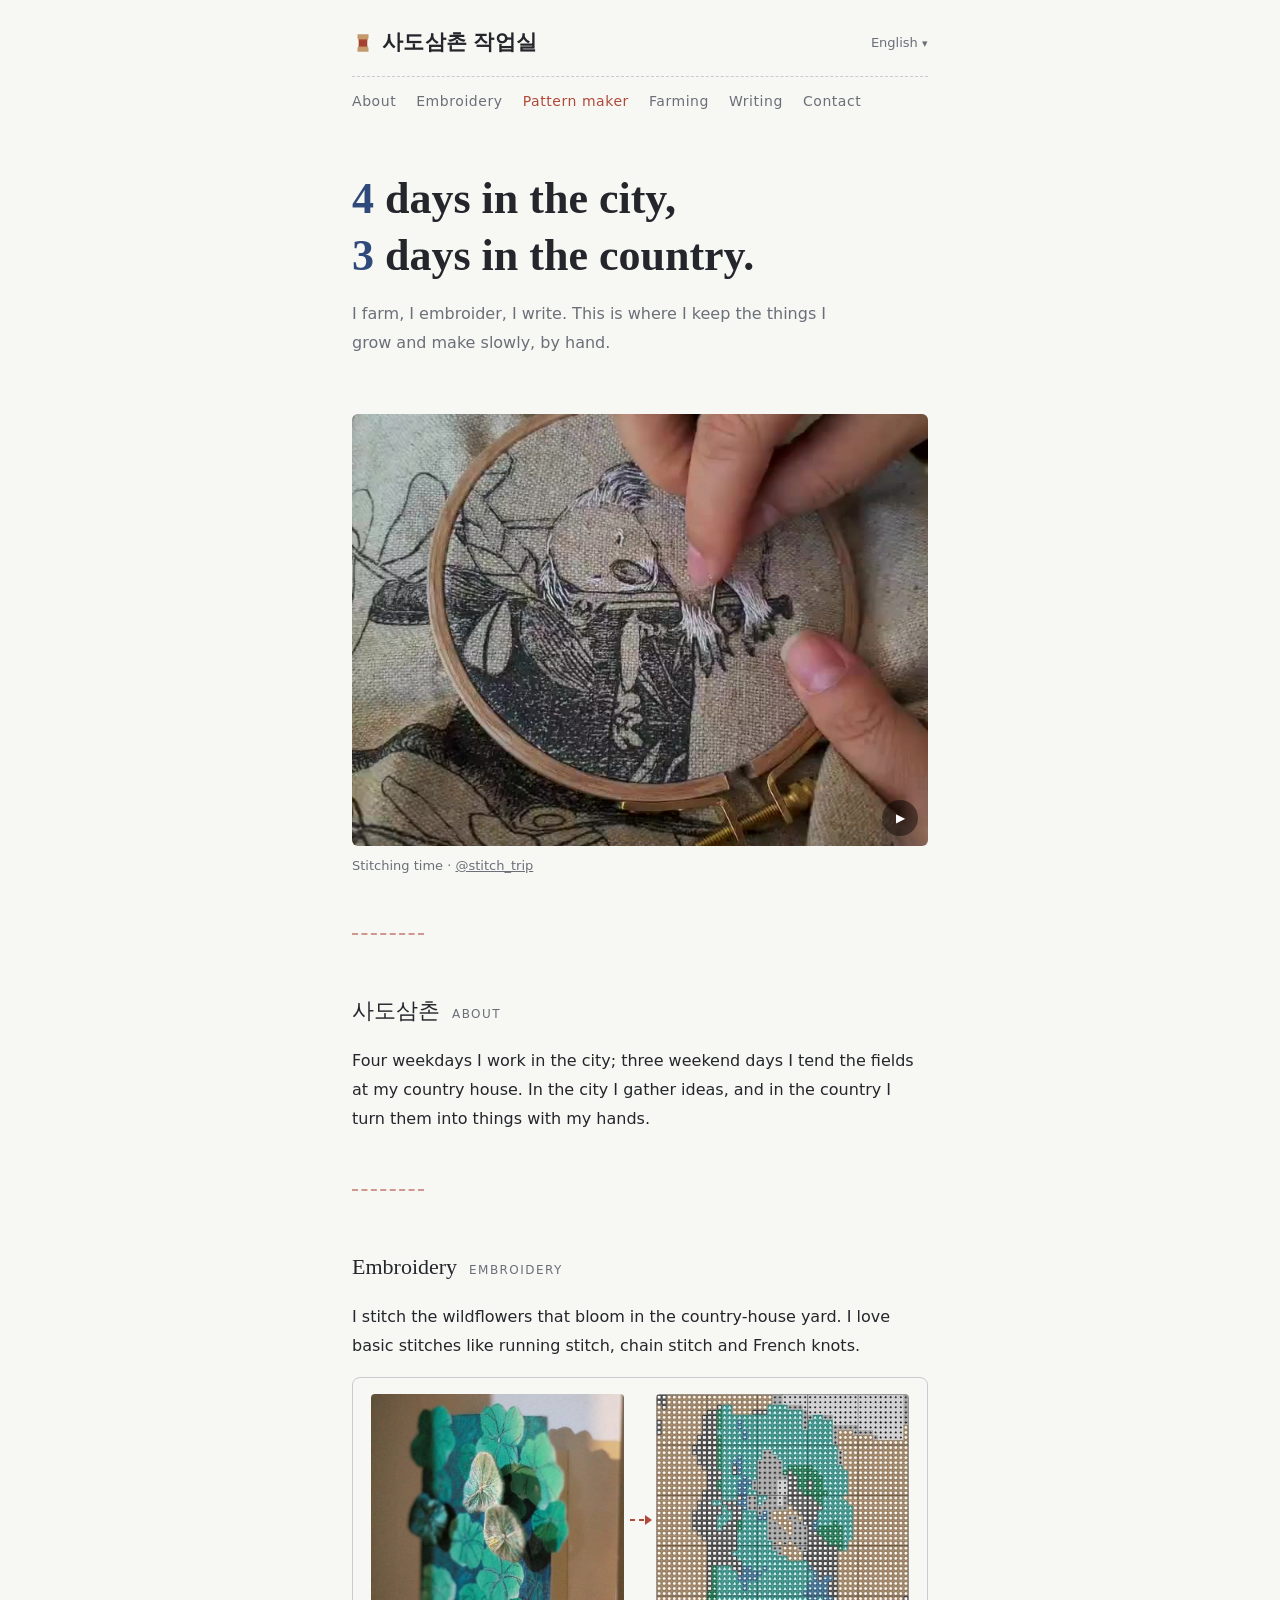
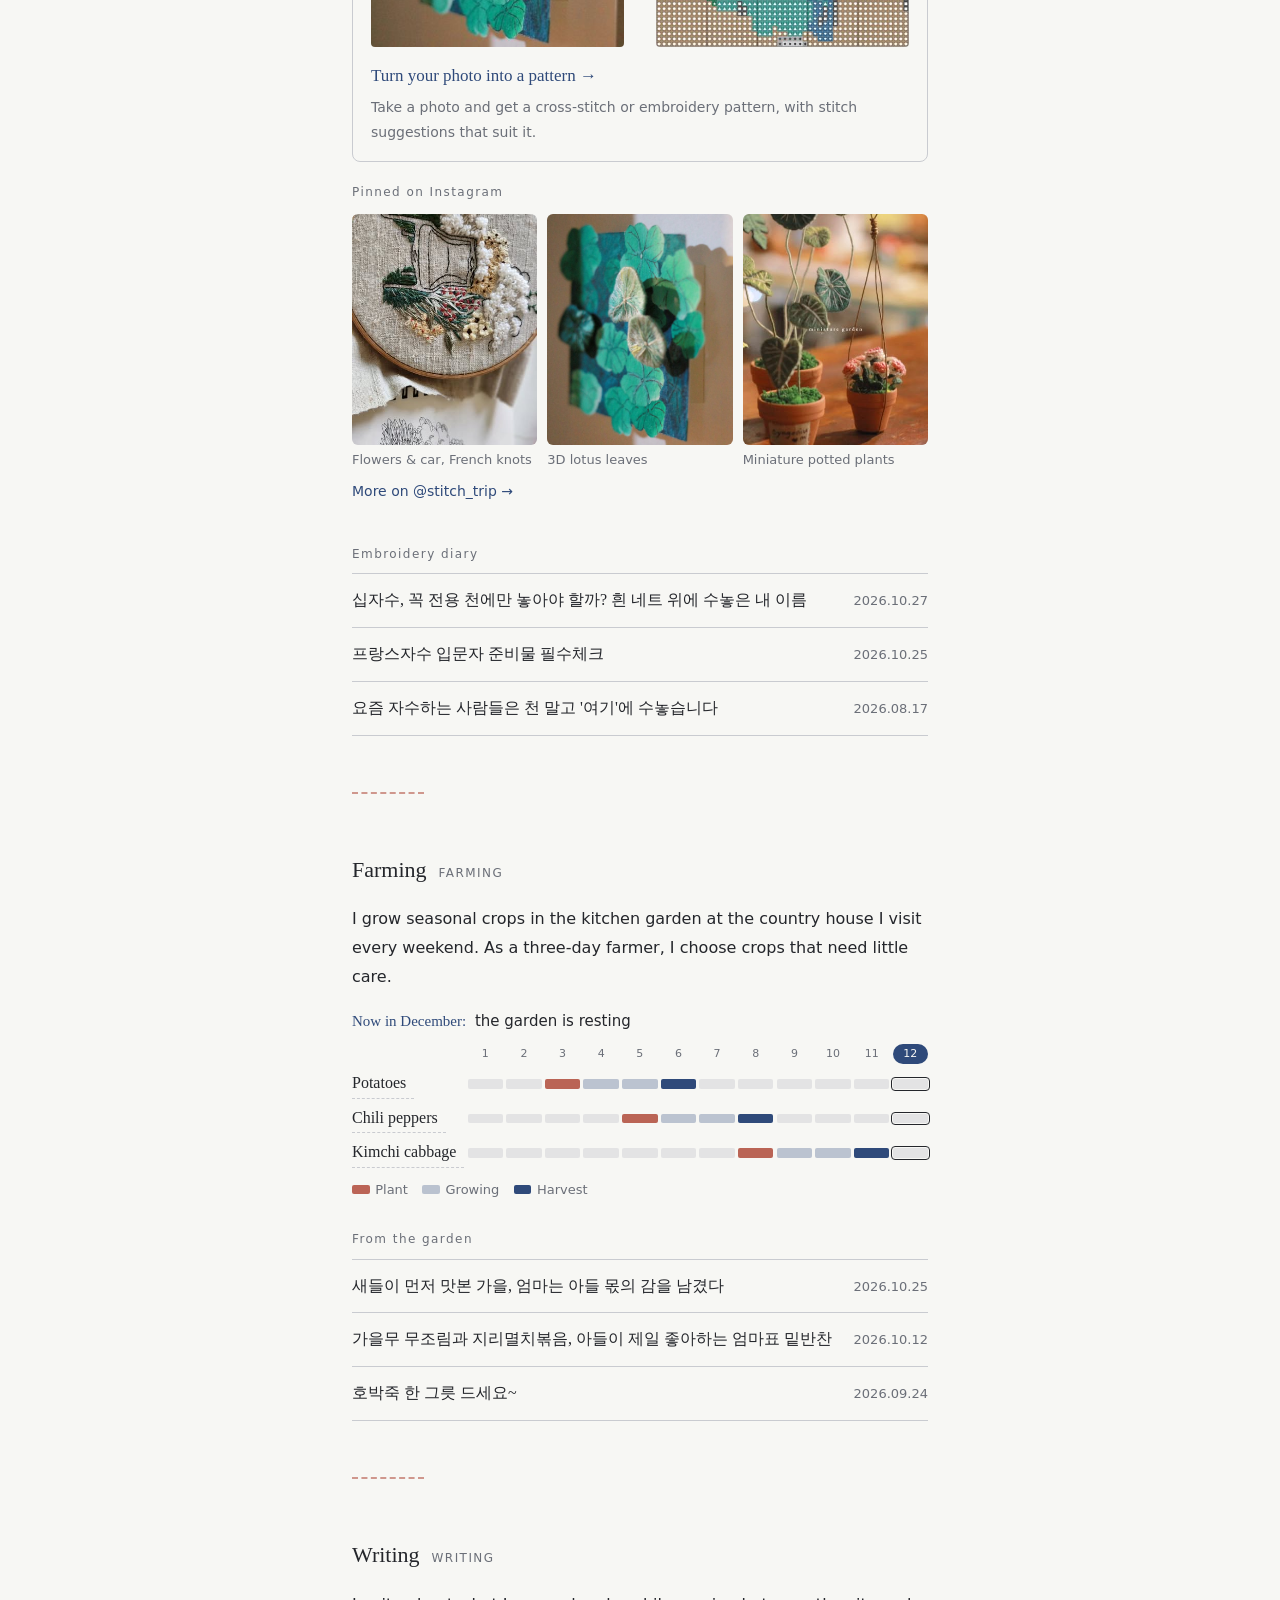
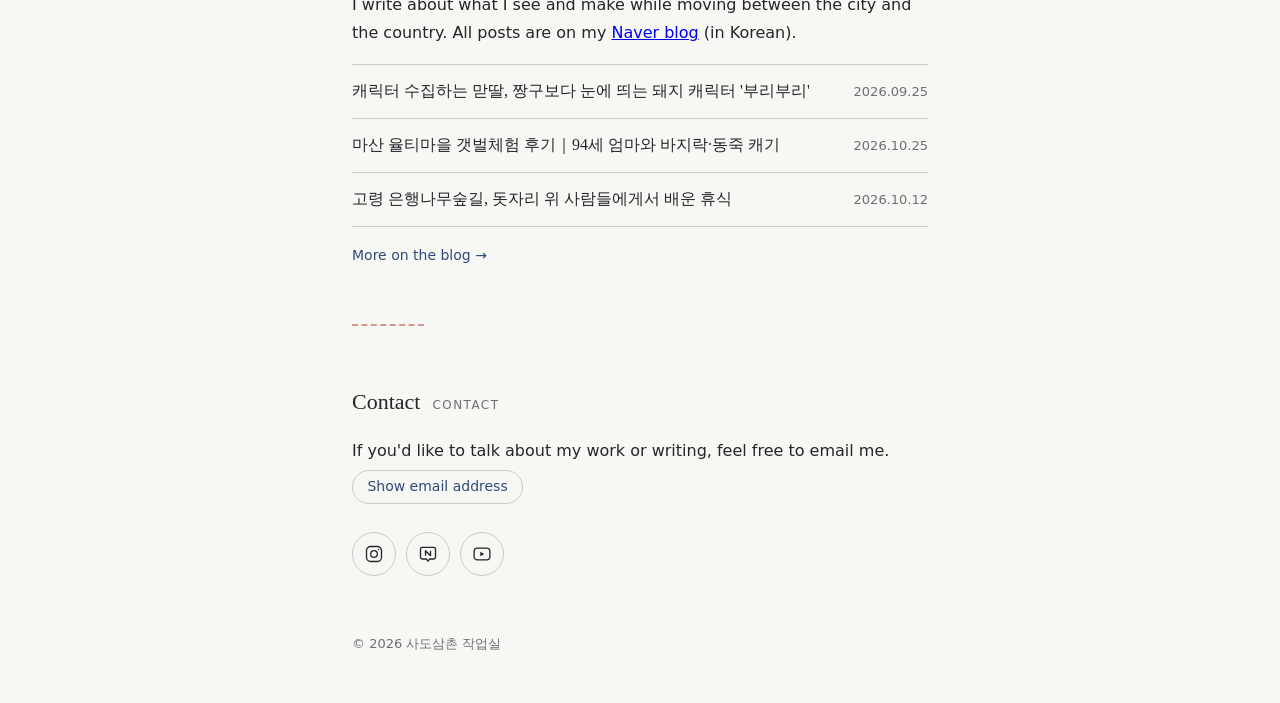
==== commit 94d6f699: "영상 아래 도안 단추 빼기 (자수 칸 예시와 겹쳐서) Co-Authored-By: Claude Opus 5.5 <noreply@anthropic.com>" ====
--- a/index.html
+++ b/index.html
@@ -217,16 +217,6 @@
     content: ""; position: absolute; right: -2px; top: -4px;
     border-left: 7px solid var(--thread); border-block: 5px solid transparent;
   }
-  /* 영상 아래 도안 만들기 단추 */
-  .cta {
-    justify-self: start; margin-top: -2rem;
-    display: inline-flex; align-items: center; gap: 0.5rem;
-    padding: 0.75rem 1.25rem; border-radius: 999px;
-    background: var(--thread); color: var(--bg); text-decoration: none;
-    font-size: 0.9375rem; letter-spacing: 0.02em;
-  }
-  .cta::after { content: "→"; }
-  .cta:hover { filter: brightness(0.92); }
   a.maker:hover { border-color: var(--indigo); }
 
   footer { font-size: 0.8125rem; color: var(--muted); }
@@ -332,8 +322,6 @@
     </div>
     <figcaption><span data-t="heroVid">수놓는 시간</span> · <a href="https://www.instagram.com/stitch_trip/" target="_blank" rel="noopener">@stitch_trip</a></figcaption>
   </figure>
-
-  <a class="cta" href="/embroidery/pattern.html" data-t="cta">내 사진으로 자수 도안 만들기</a>
 
   <hr class="stitch">
 
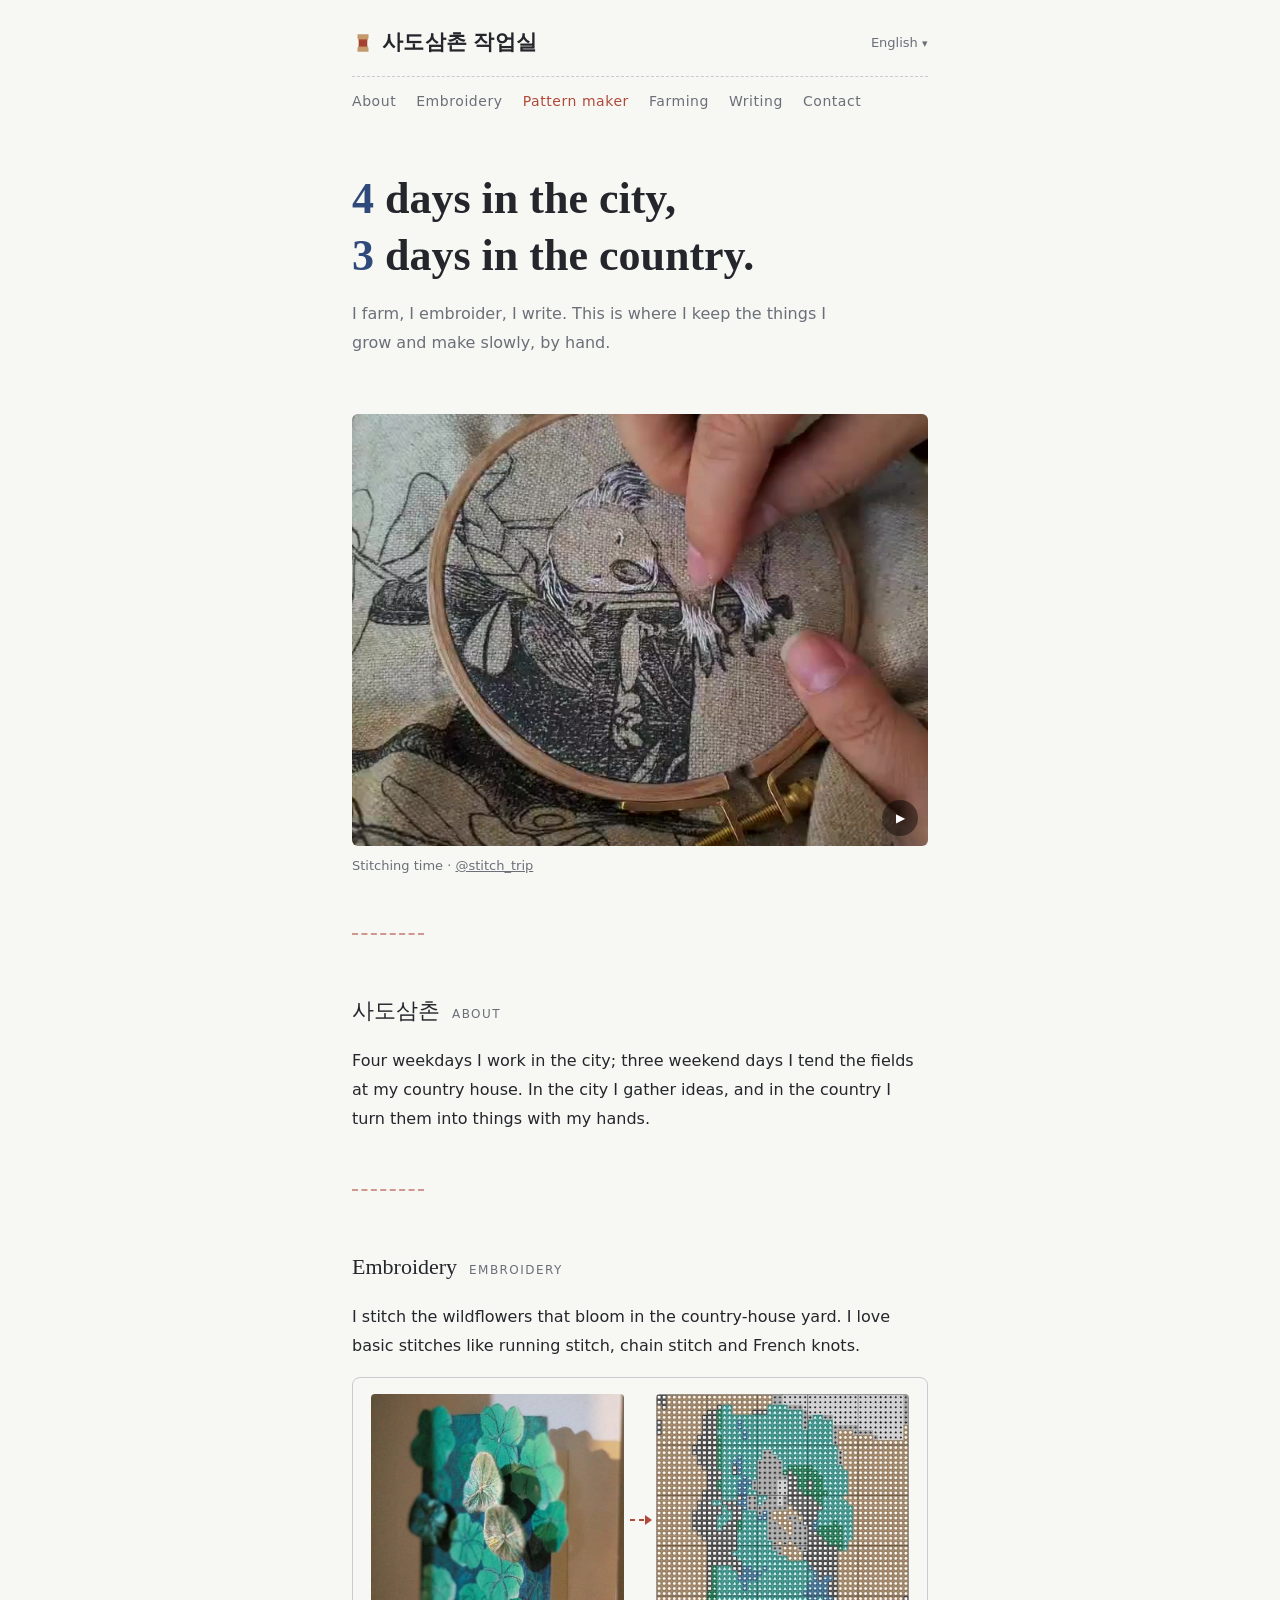
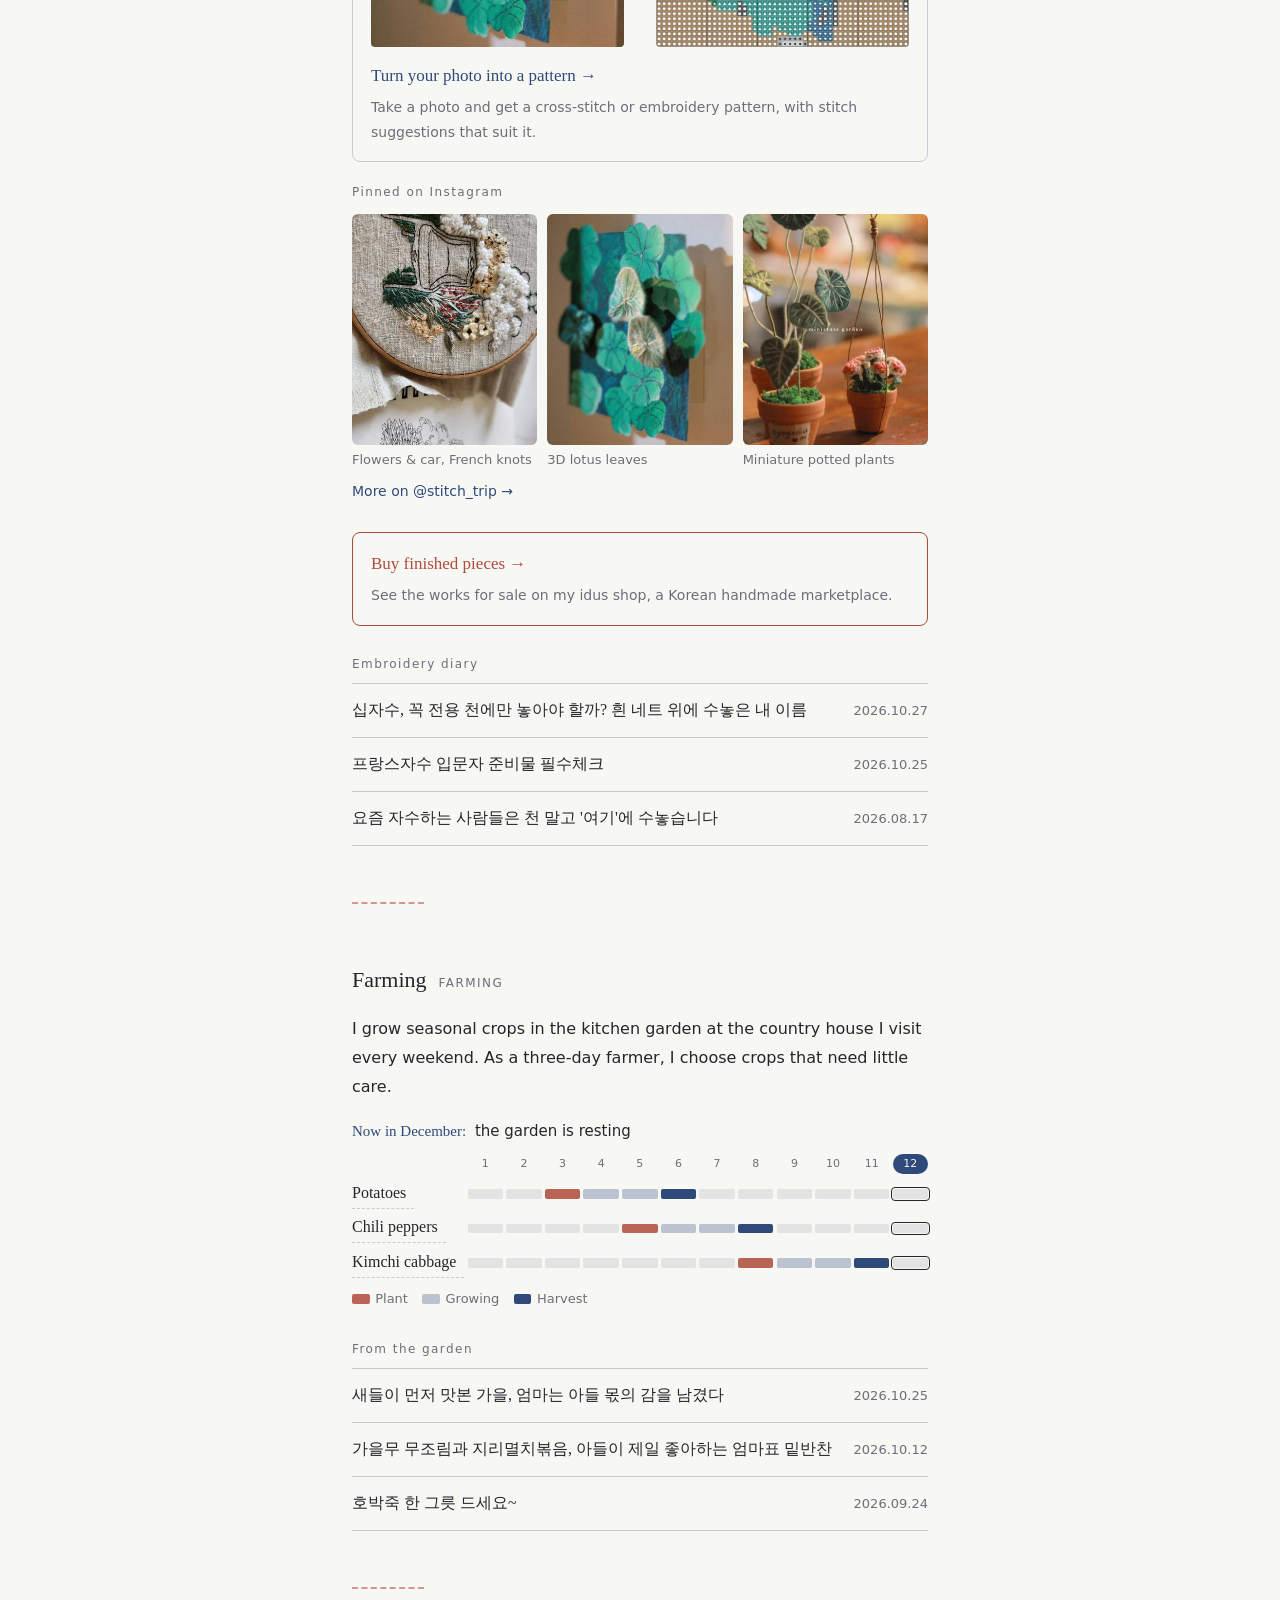
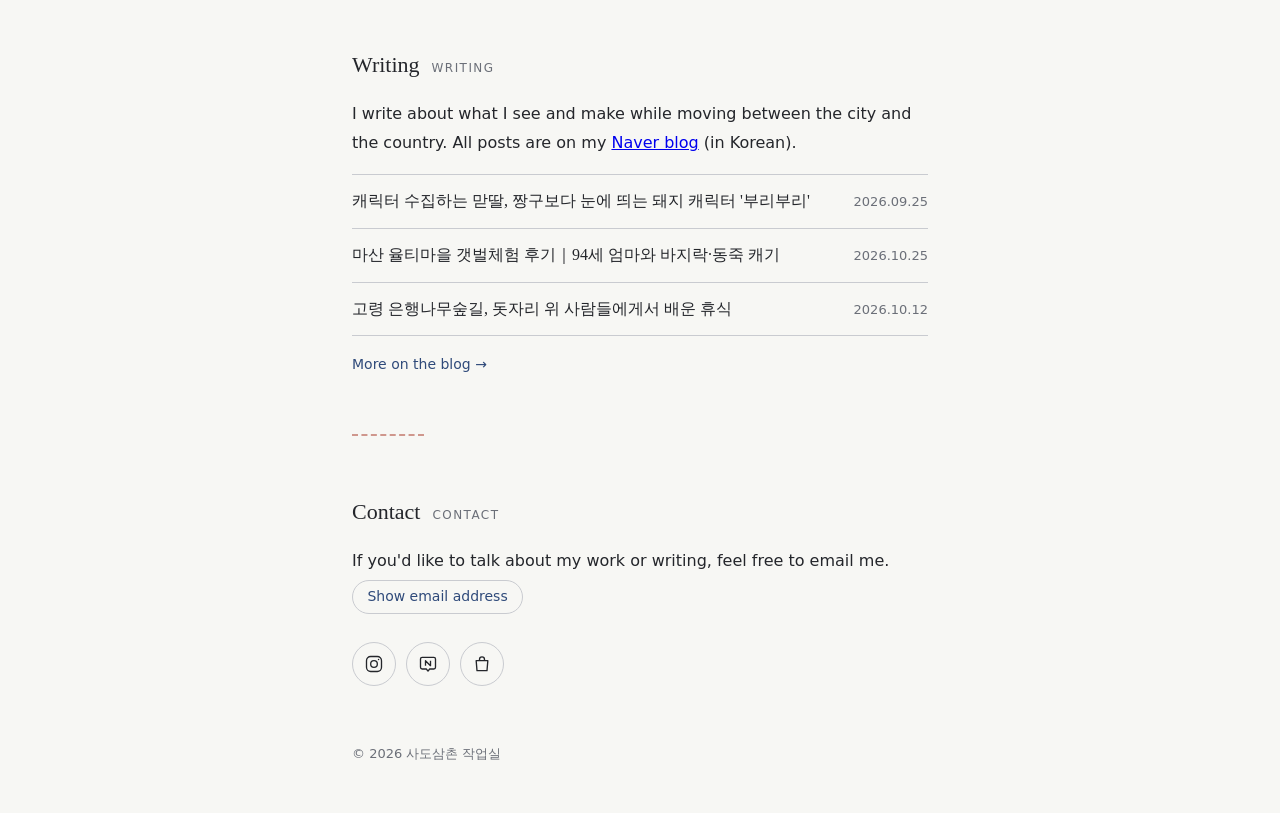
==== commit 73617bfc: "자수 칸에 아이디어스 작품 구매 버튼, 아래 아이콘에 아이디어스 추가, 유튜브는 첫 영상 전까지 숨김 Co-Authored-By: Claude Opus 5.5 <noreply@an" ====
--- a/index.html
+++ b/index.html
@@ -191,6 +191,18 @@
   .social svg { width: 1.25rem; height: 1.25rem; }
   @media (prefers-reduced-motion: reduce) { .social a { transition: none; } }
 
+  /* 완성 작품 구매 (아이디어스) */
+  a.buy {
+    display: grid; gap: 0.25rem;
+    padding: 1rem 1.125rem;
+    border: 1px solid var(--thread);
+    border-radius: 0.5rem;
+    color: var(--fg); text-decoration: none;
+  }
+  a.buy b { font-family: var(--serif); font-weight: 400; color: var(--thread); font-size: 1.0625rem; }
+  a.buy span { font-size: 0.875rem; color: var(--muted); }
+  a.buy:hover b { text-decoration: underline; text-underline-offset: 3px; }
+
   /* 도안 만들기 바로가기 */
   a.maker {
     display: grid;
@@ -362,6 +374,10 @@
       </div>
       <a class="more" href="https://www.instagram.com/stitch_trip/" target="_blank" rel="noopener" data-t="instaMore">@stitch_trip에서 더 보기 →</a>
     </div>
+    <a class="buy" href="https://idus.kr/6qwqi" target="_blank" rel="noopener">
+      <b data-t="buyT">완성 작품 구매하기 →</b>
+      <span data-t="buyD">아이디어스 작가 홈에서 지금 판매 중인 작품을 볼 수 있어요.</span>
+    </a>
     <div class="posts" id="embPosts" hidden>
       <h3 data-t="embPosts">자수 일기</h3>
       <ul class="list"></ul>
@@ -411,13 +427,15 @@
     <div class="social">
       <a href="https://www.instagram.com/stitch_trip/" target="_blank" rel="noopener" aria-label="인스타그램 @stitch_trip" title="인스타그램 @stitch_trip"><svg viewBox="0 0 24 24" fill="none" stroke="currentColor" stroke-width="1.6" aria-hidden="true"><rect x="3" y="3" width="18" height="18" rx="5"/><circle cx="12" cy="12" r="4"/><circle cx="17.5" cy="6.5" r="0.9" fill="currentColor" stroke="none"/></svg></a>
       <a href="https://blog.naver.com/simplehi-" target="_blank" rel="noopener" aria-label="네이버 블로그 simplehi-" title="네이버 블로그 simplehi-"><svg viewBox="0 0 24 24" fill="none" stroke="currentColor" stroke-width="1.6" stroke-linejoin="round" aria-hidden="true"><path d="M5 4h14a2 2 0 0 1 2 2v10a2 2 0 0 1-2 2h-5l-2 2.5-2-2.5H5a2 2 0 0 1-2-2V6a2 2 0 0 1 2-2z"/><path d="M9 14V8l6 6V8"/></svg></a>
-      <a href="https://www.youtube.com/@riais_one" target="_blank" rel="noopener" aria-label="유튜브 @riais_one" title="유튜브 @riais_one"><svg viewBox="0 0 24 24" fill="none" stroke="currentColor" stroke-width="1.6" aria-hidden="true"><rect x="2.5" y="5" width="19" height="14" rx="4"/><path d="M10 9.2v5.6l4.8-2.8z" fill="currentColor" stroke="none"/></svg></a>
+      <a href="https://idus.kr/6qwqi" target="_blank" rel="noopener" aria-label="아이디어스 작가 홈" title="아이디어스 작가 홈"><svg viewBox="0 0 24 24" fill="none" stroke="currentColor" stroke-width="1.6" stroke-linejoin="round" aria-hidden="true"><path d="M5 8h14l-1 12H6z"/><path d="M9 8V6.5a3 3 0 0 1 6 0V8"/></svg></a>
+      <!-- 유튜브: 첫 영상을 올리면 hidden을 지워서 다시 보이게 -->
+      <a hidden href="https://www.youtube.com/@riais_one" target="_blank" rel="noopener" aria-label="유튜브 @riais_one" title="유튜브 @riais_one"><svg viewBox="0 0 24 24" fill="none" stroke="currentColor" stroke-width="1.6" aria-hidden="true"><rect x="2.5" y="5" width="19" height="14" rx="4"/><path d="M10 9.2v5.6l4.8-2.8z" fill="currentColor" stroke="none"/></svg></a>
     </div>
   </section>
 
   <footer>© 2026 사도삼촌 작업실</footer>
 </div>
-<script src="/home-i18n.js?v=20261029b"></script>
+<script src="/home-i18n.js?v=20261030a"></script>
 <script src="/home-posts.js?v=20261028e"></script>
 <script src="/home-garden.js?v=20261028e"></script>
 <script src="/home-hero.js?v=20261029a"></script>
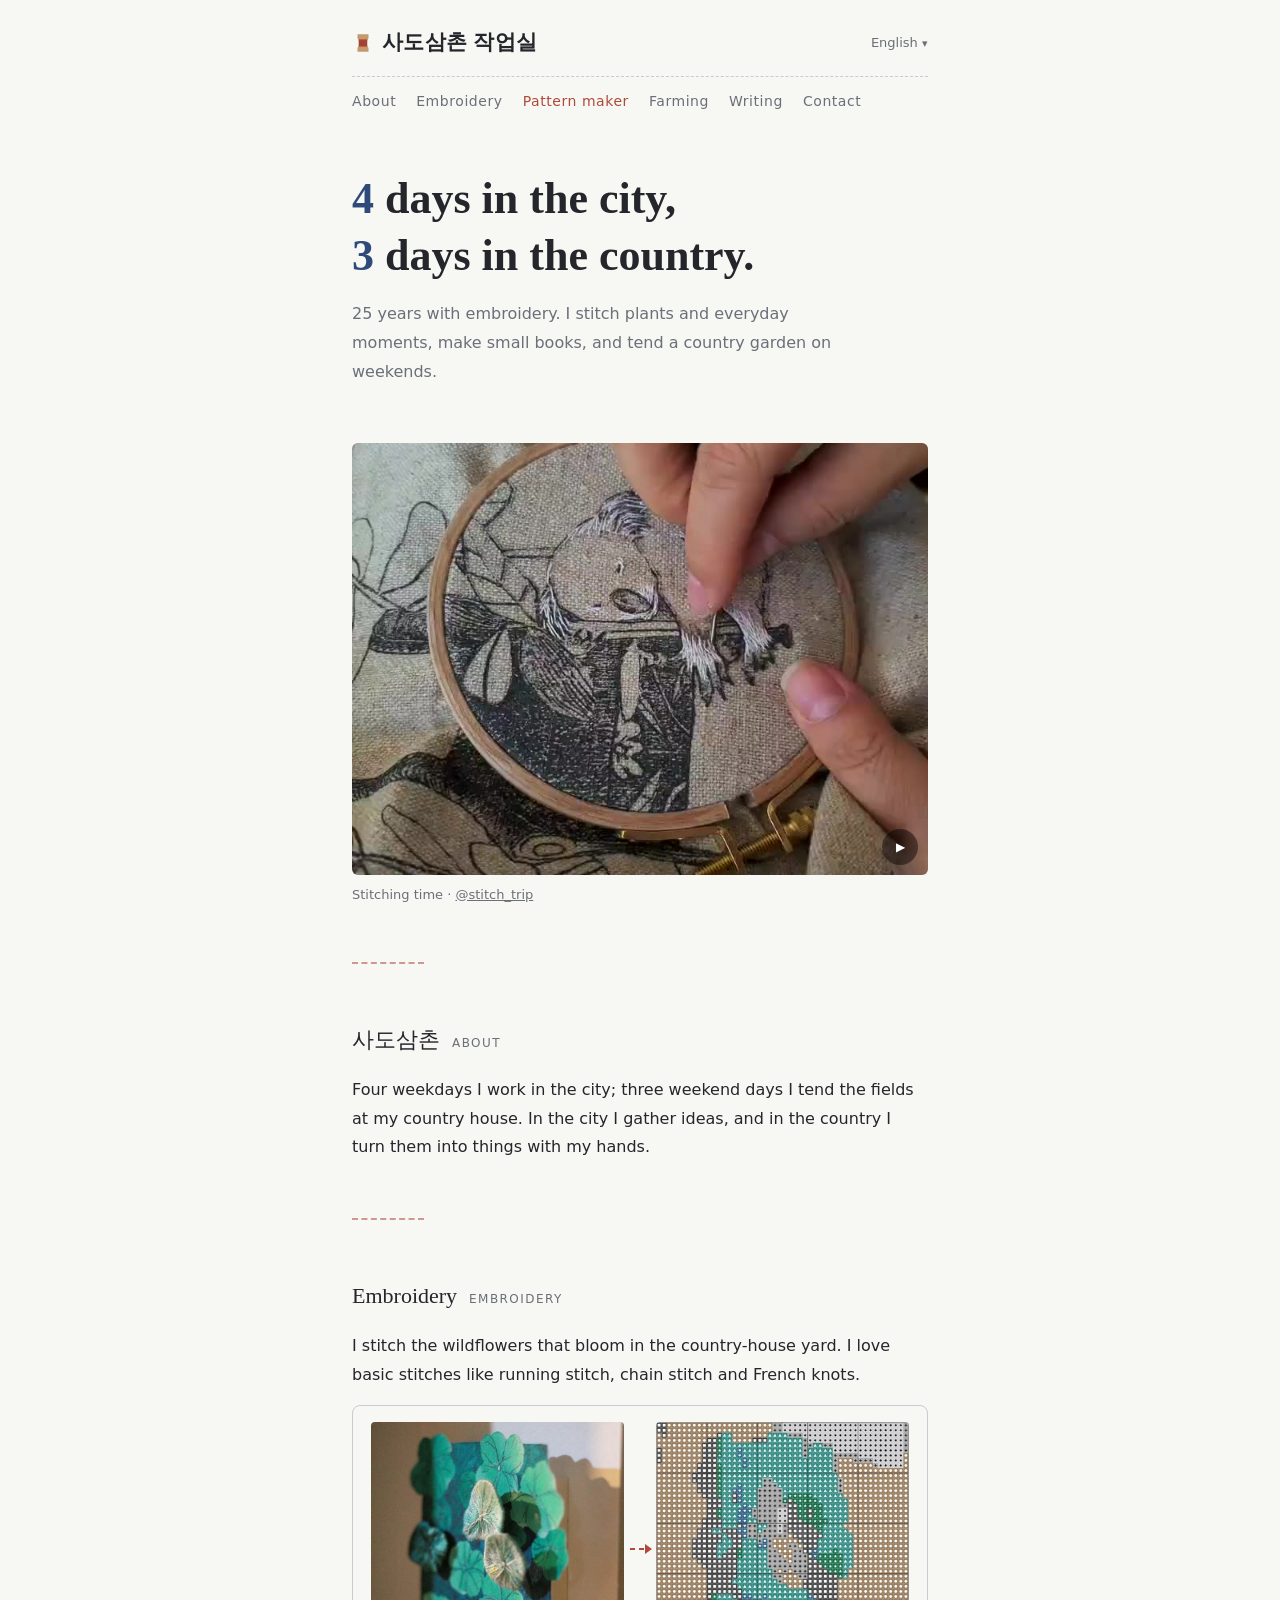
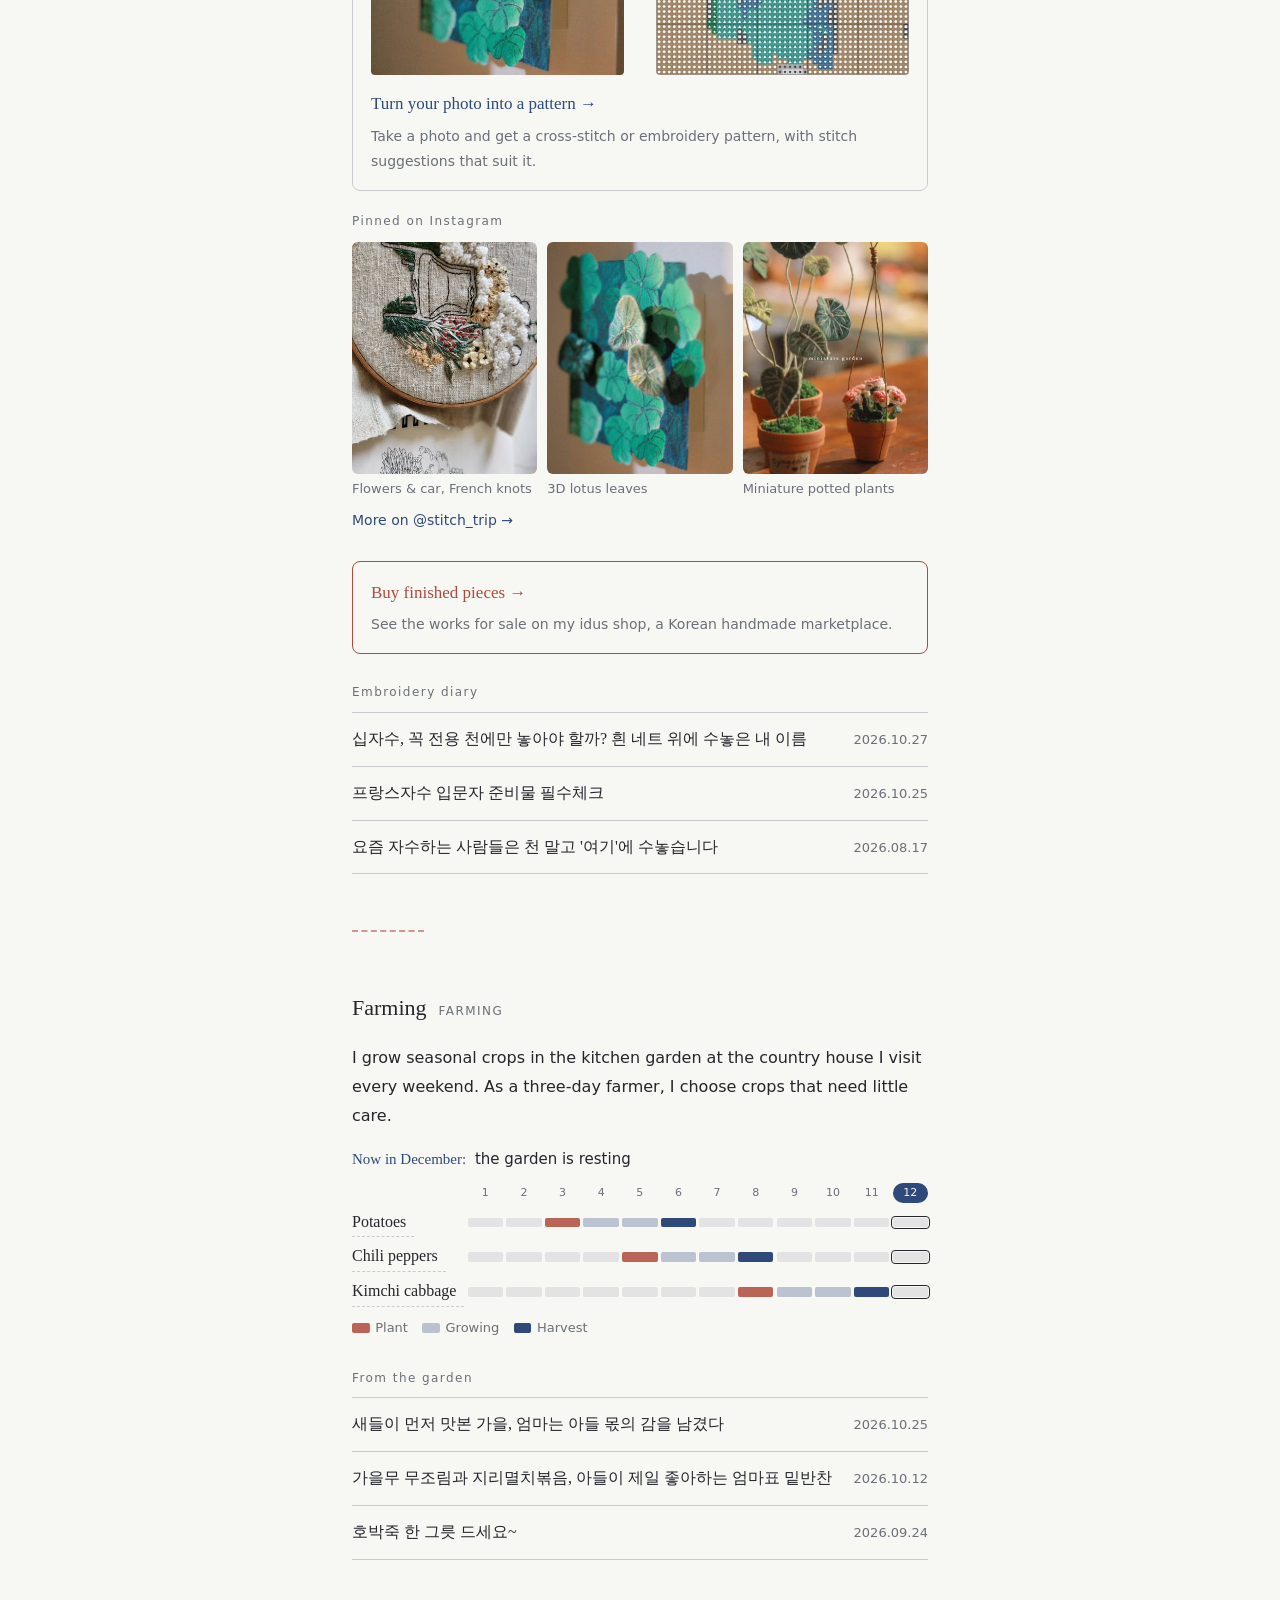
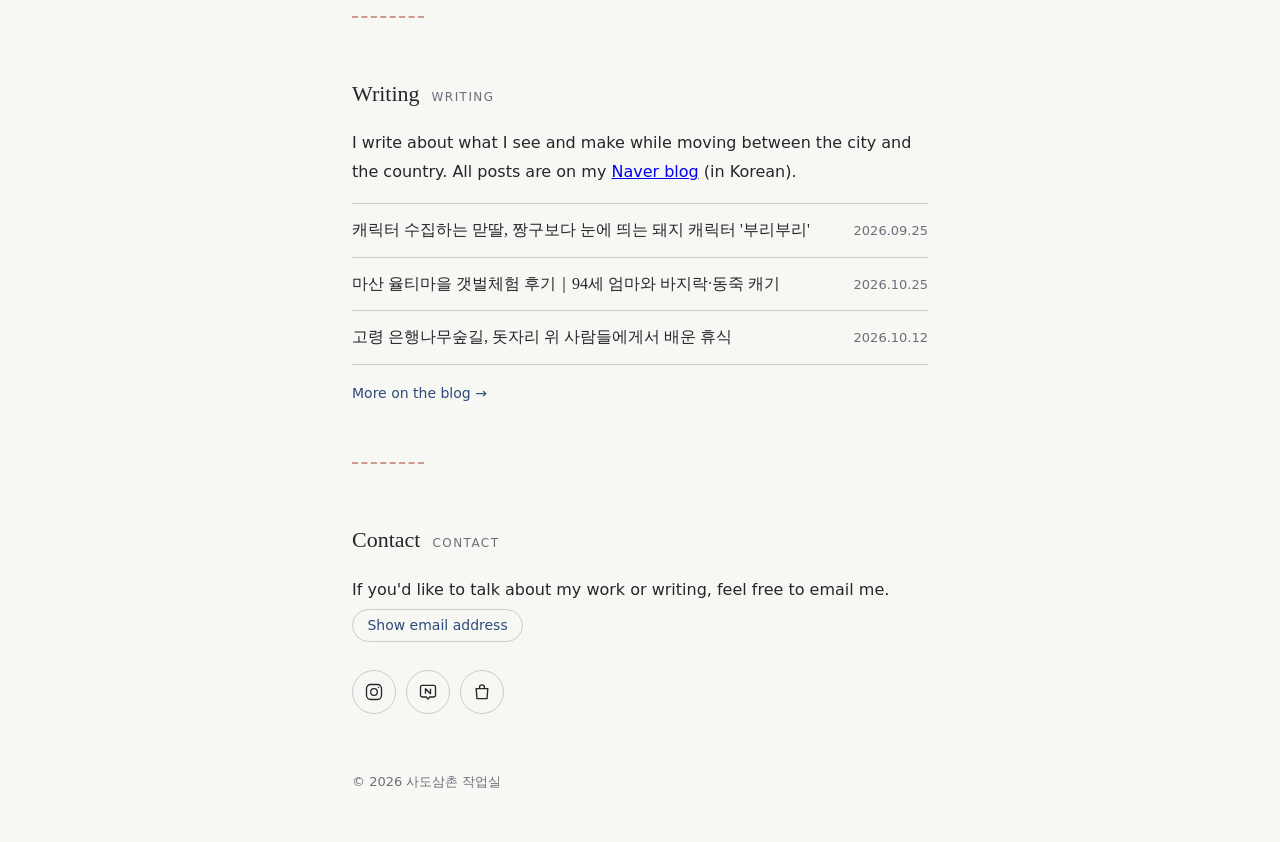
==== commit d08b6d6c: "첫 화면 소개와 공유 문구를 인스타 프로필에 맞춤: 사도삼촌 | 식물자수 · 작은책, 자수와 함께한 25년 Co-Authored-By: Claude Opus 5.5 <noreply" ====
--- a/index.html
+++ b/index.html
@@ -4,12 +4,12 @@
 <meta charset="utf-8">
 <meta name="viewport" content="width=device-width, initial-scale=1, viewport-fit=cover">
 <title>사도삼촌 작업실</title>
-<meta name="description" content="평일 나흘은 도시에서, 주말 사흘은 시골에서. 농사를 짓고, 수를 놓고, 글을 쓰는 사도삼촌의 작업실입니다.">
+<meta name="description" content="사도삼촌 | 식물자수 · 작은책. 4일은 도시에서, 3일은 시골에서. 자수와 함께한 25년, 식물과 일상을 수놓고 작은 책을 만듭니다.">
 <link rel="canonical" href="https://omilk339.github.io/">
 <meta property="og:type" content="website">
 <meta property="og:site_name" content="사도삼촌 작업실">
-<meta property="og:title" content="사도삼촌 작업실 · 4일은 도시에서, 3일은 시골에서">
-<meta property="og:description" content="농사를 짓고, 수를 놓고, 글을 씁니다. 사진으로 자수 도안을 만드는 도구도 있어요.">
+<meta property="og:title" content="사도삼촌 작업실 | 식물자수 · 작은책">
+<meta property="og:description" content="4일은 도시에서, 3일은 시골에서. 자수와 함께한 25년, 식물과 일상을 수놓고 작은 책을 만듭니다.">
 <meta property="og:url" content="https://omilk339.github.io/">
 <meta property="og:image" content="https://omilk339.github.io/og.png?v=2">
 <meta property="og:image:width" content="1200">
@@ -321,7 +321,7 @@
 
   <header>
     <h1 data-t-html="h1"><span class="num">4</span>일은 도시에서,<br><span class="num">3</span>일은 시골에서.</h1>
-    <p class="lede" data-t="lede">농사를 짓고, 수를 놓고, 글을 씁니다. 손으로 천천히 기르고 만드는 것들을 이곳에 모아 둡니다.</p>
+    <p class="lede" data-t="lede">자수와 함께한 25년. 식물과 일상을 수놓고, 작은 책을 만들고, 주말엔 시골 텃밭을 돌봅니다.</p>
   </header>
 
   <figure class="hero">
@@ -435,7 +435,7 @@
 
   <footer>© 2026 사도삼촌 작업실</footer>
 </div>
-<script src="/home-i18n.js?v=20261030a"></script>
+<script src="/home-i18n.js?v=20261030b"></script>
 <script src="/home-posts.js?v=20261028e"></script>
 <script src="/home-garden.js?v=20261028e"></script>
 <script src="/home-hero.js?v=20261029a"></script>
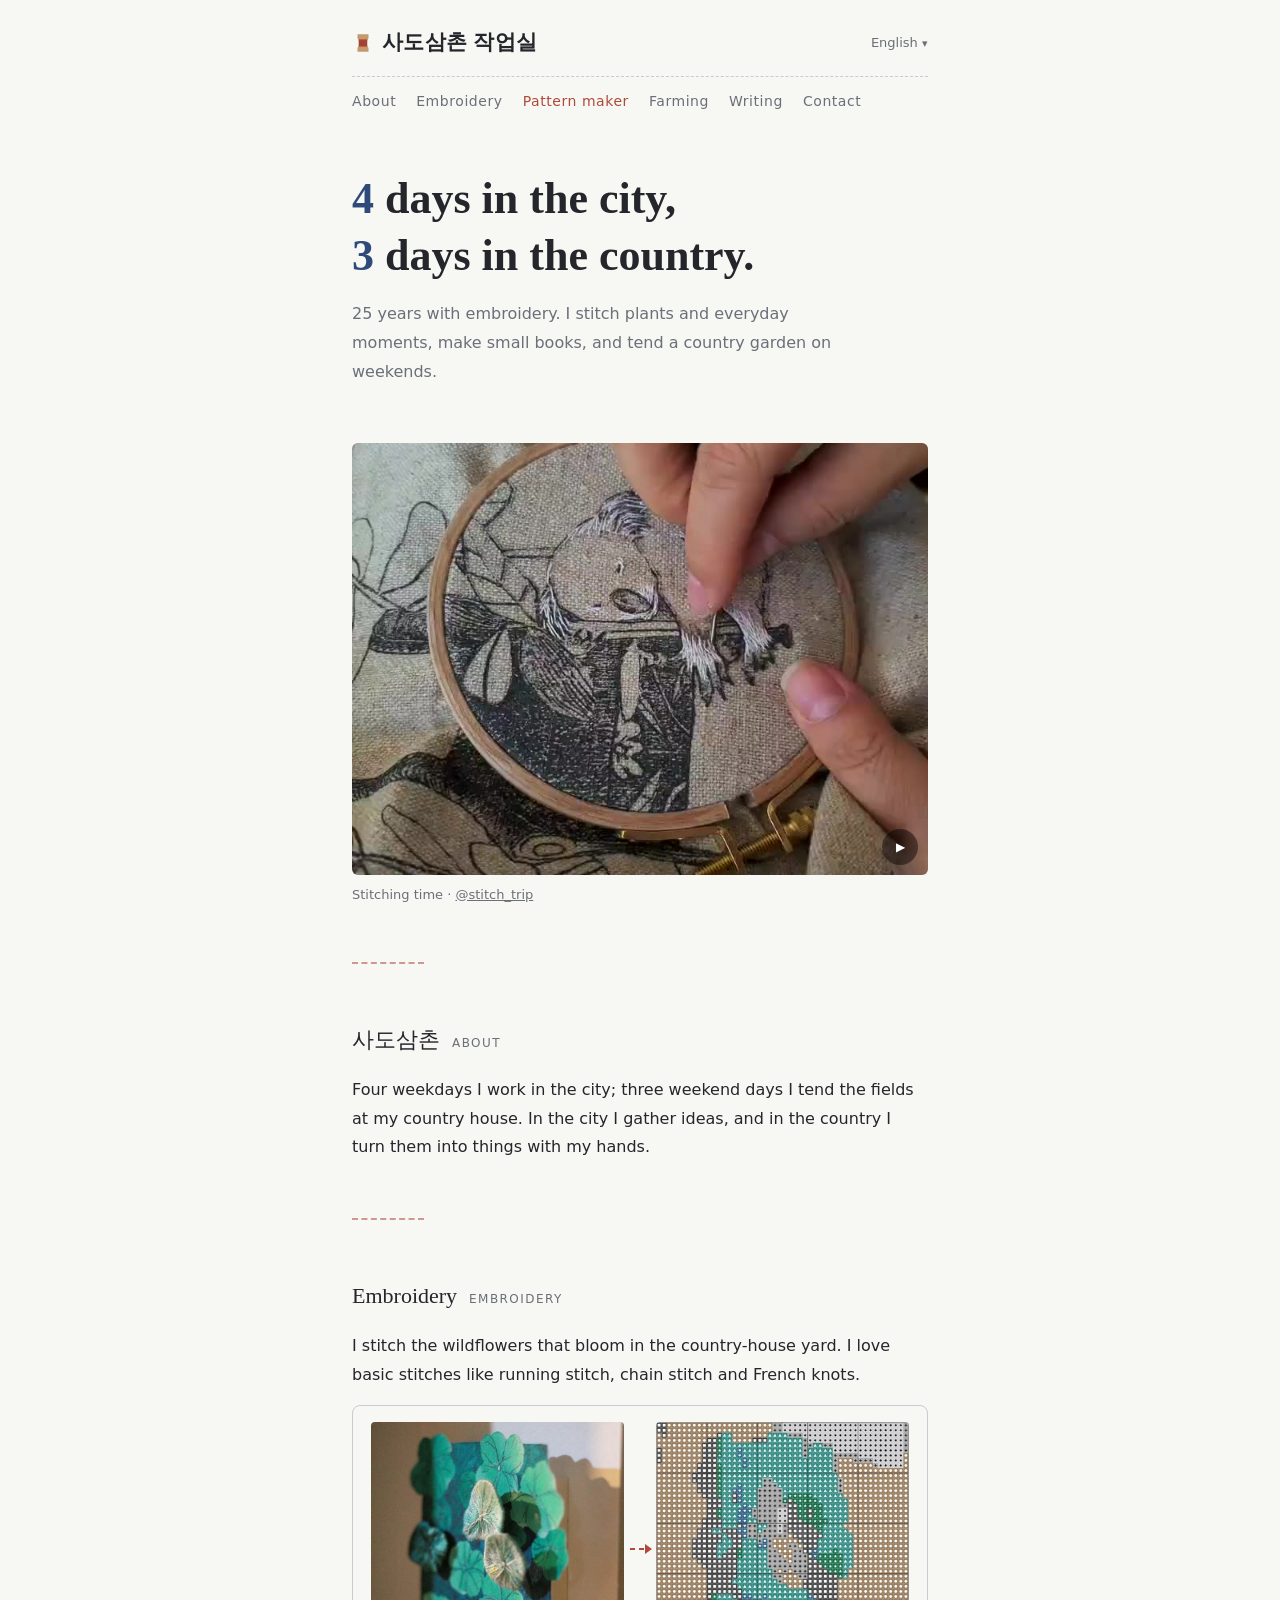
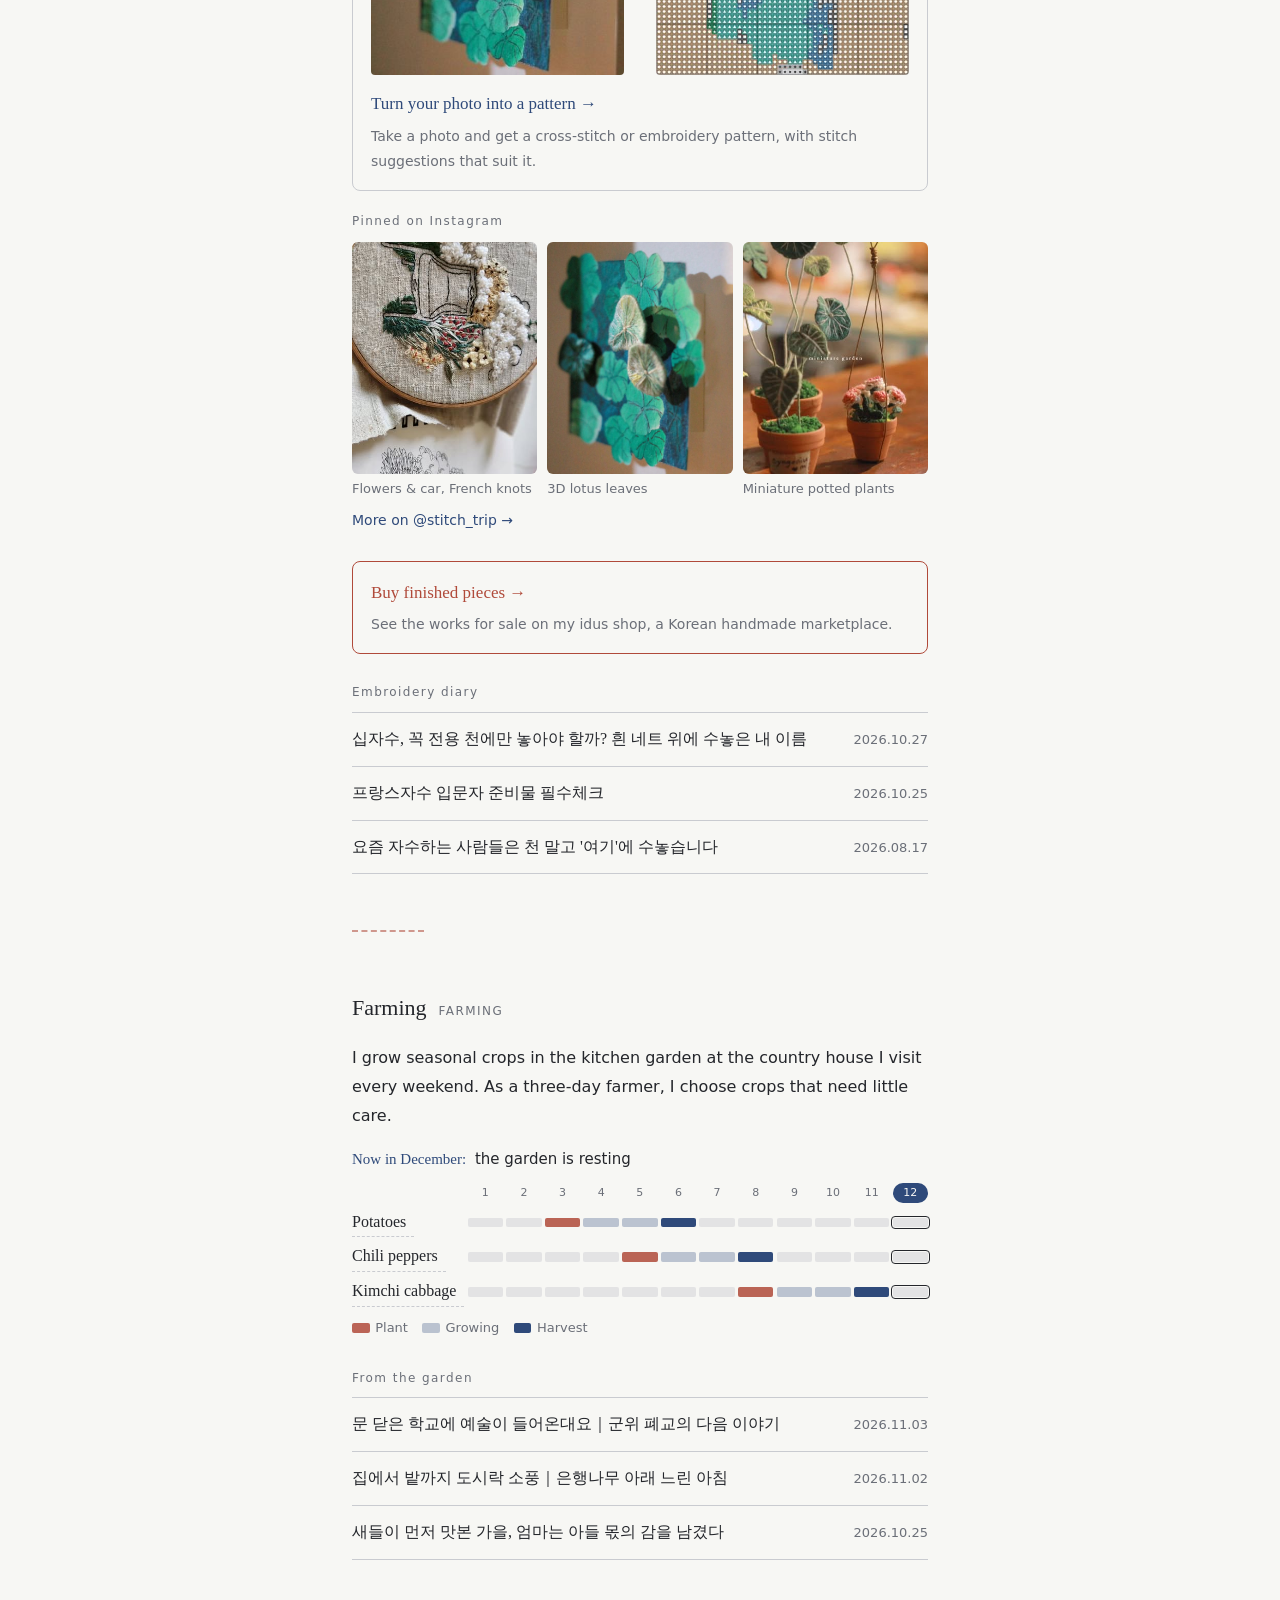
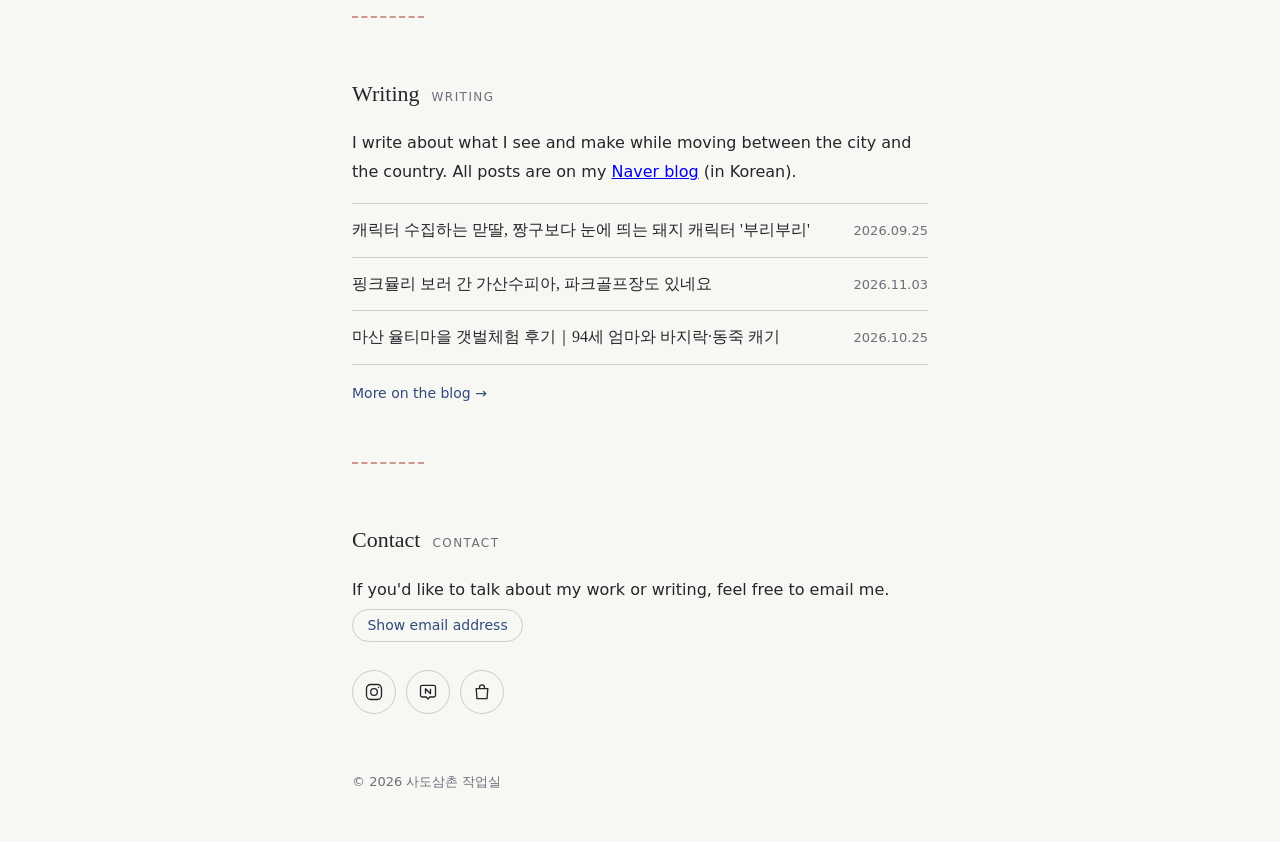
==== commit 1add0c69: "도안 만들기를 '사진 수틀' 앱으로: 홈 화면 설치, 인터넷 없이 열기 - 메뉴·제목·공유 미리보기 이름을 '사진 수틀'로 - 앱 설정(manifest)과 수틀 하트 아이콘 추가 " ====
--- a/index.html
+++ b/index.html
@@ -312,7 +312,7 @@
     <div class="menu">
       <a href="#about" data-t="nav_about">소개</a>
       <a href="#embroider" data-t="nav_emb">자수</a>
-      <a class="hl" href="/embroidery/pattern.html" data-t="nav_maker">도안 만들기</a>
+      <a class="hl" href="/embroidery/pattern.html" data-t="nav_maker">사진 수틀</a>
       <a href="#farm" data-t="nav_farm">농사</a>
       <a href="#write" data-t="nav_write">글</a>
       <a href="#contact" data-t="nav_contact">연락</a>
@@ -353,7 +353,7 @@
         <i></i>
         <img src="/img/maker-chart.jpg" width="360" height="360" loading="lazy" alt="">
       </div>
-      <b data-t="makerT">내 사진으로 도안 만들기 →</b>
+      <b data-t="makerT">사진 수틀로 내 사진을 도안으로 →</b>
       <span data-t="makerD">사진을 찍으면 십자수·프랑스 자수 도안으로 바꾸고, 어울리는 기법을 추천해 드려요.</span>
     </a>
     <div class="gallery">
@@ -435,7 +435,7 @@
 
   <footer>© 2026 사도삼촌 작업실</footer>
 </div>
-<script src="/home-i18n.js?v=20261030b"></script>
+<script src="/home-i18n.js?v=20261104a"></script>
 <script src="/home-posts.js?v=20261028e"></script>
 <script src="/home-garden.js?v=20261028e"></script>
 <script src="/home-hero.js?v=20261029a"></script>
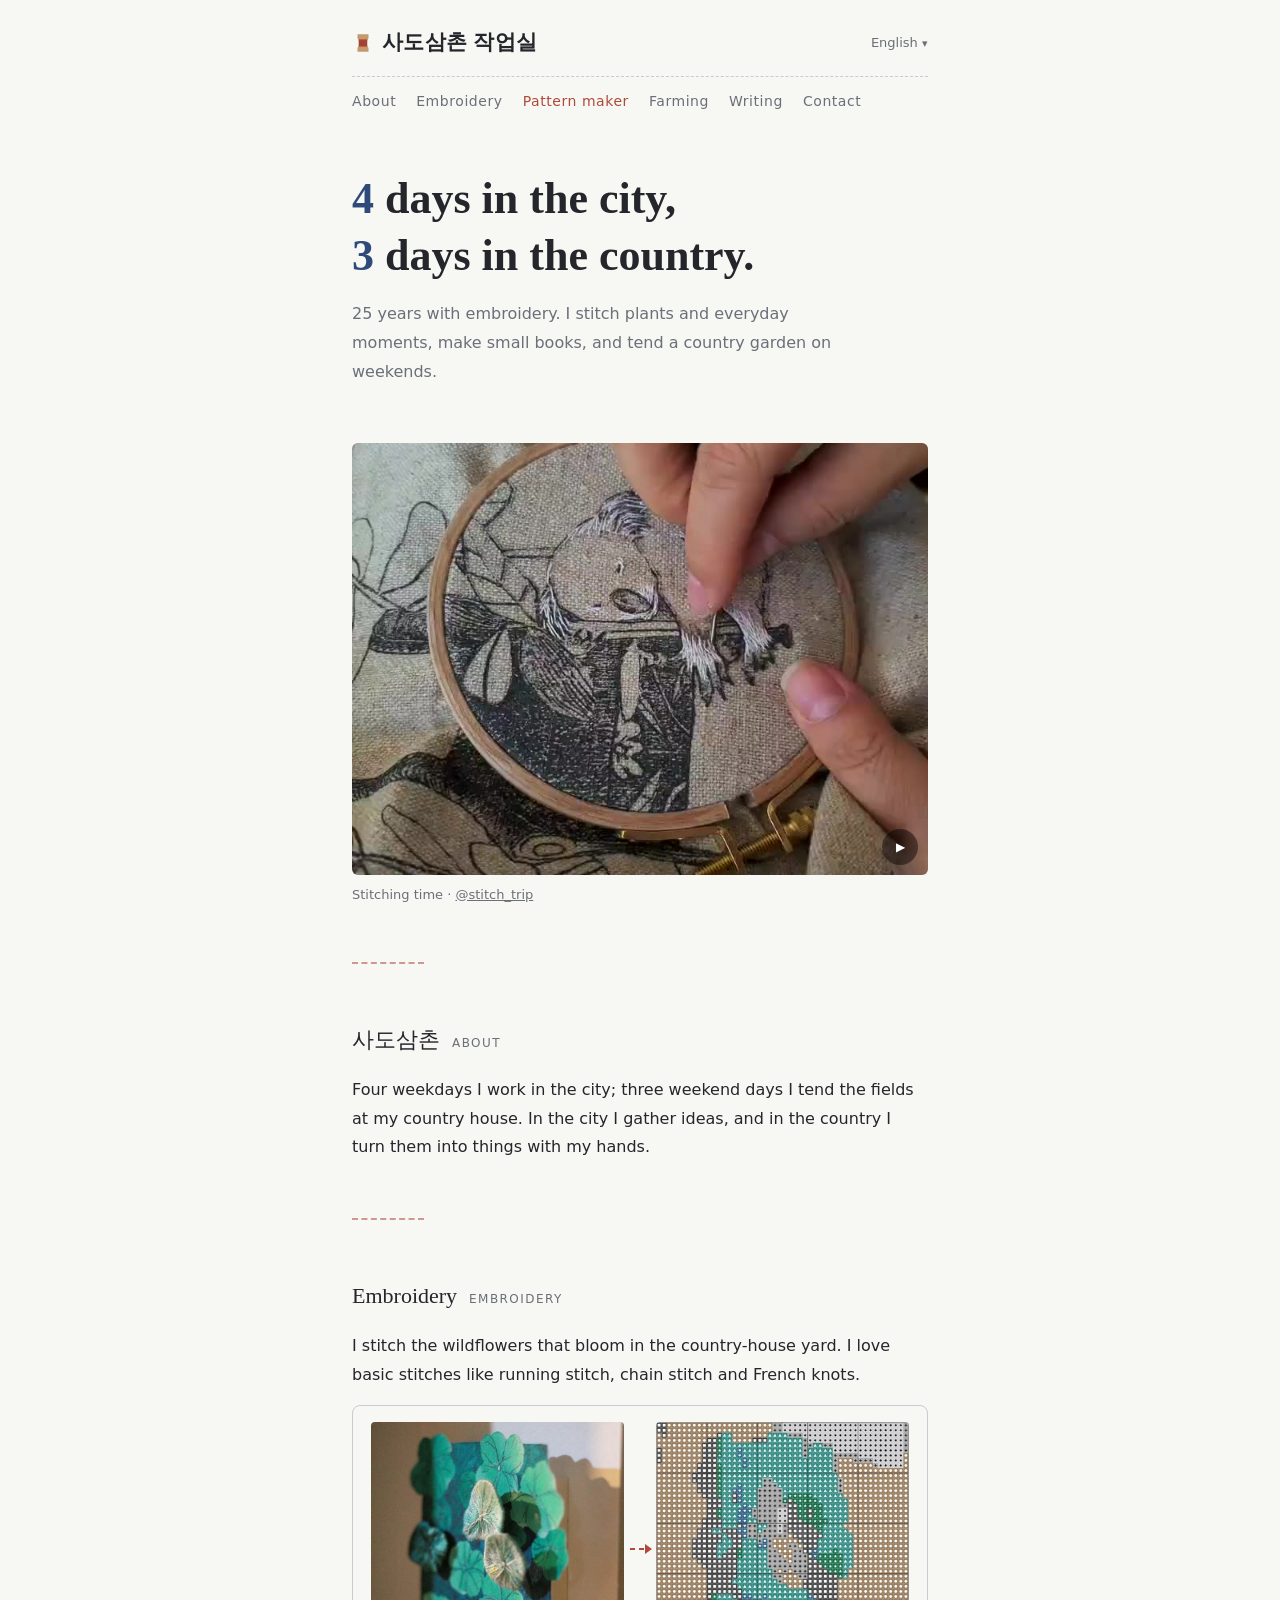
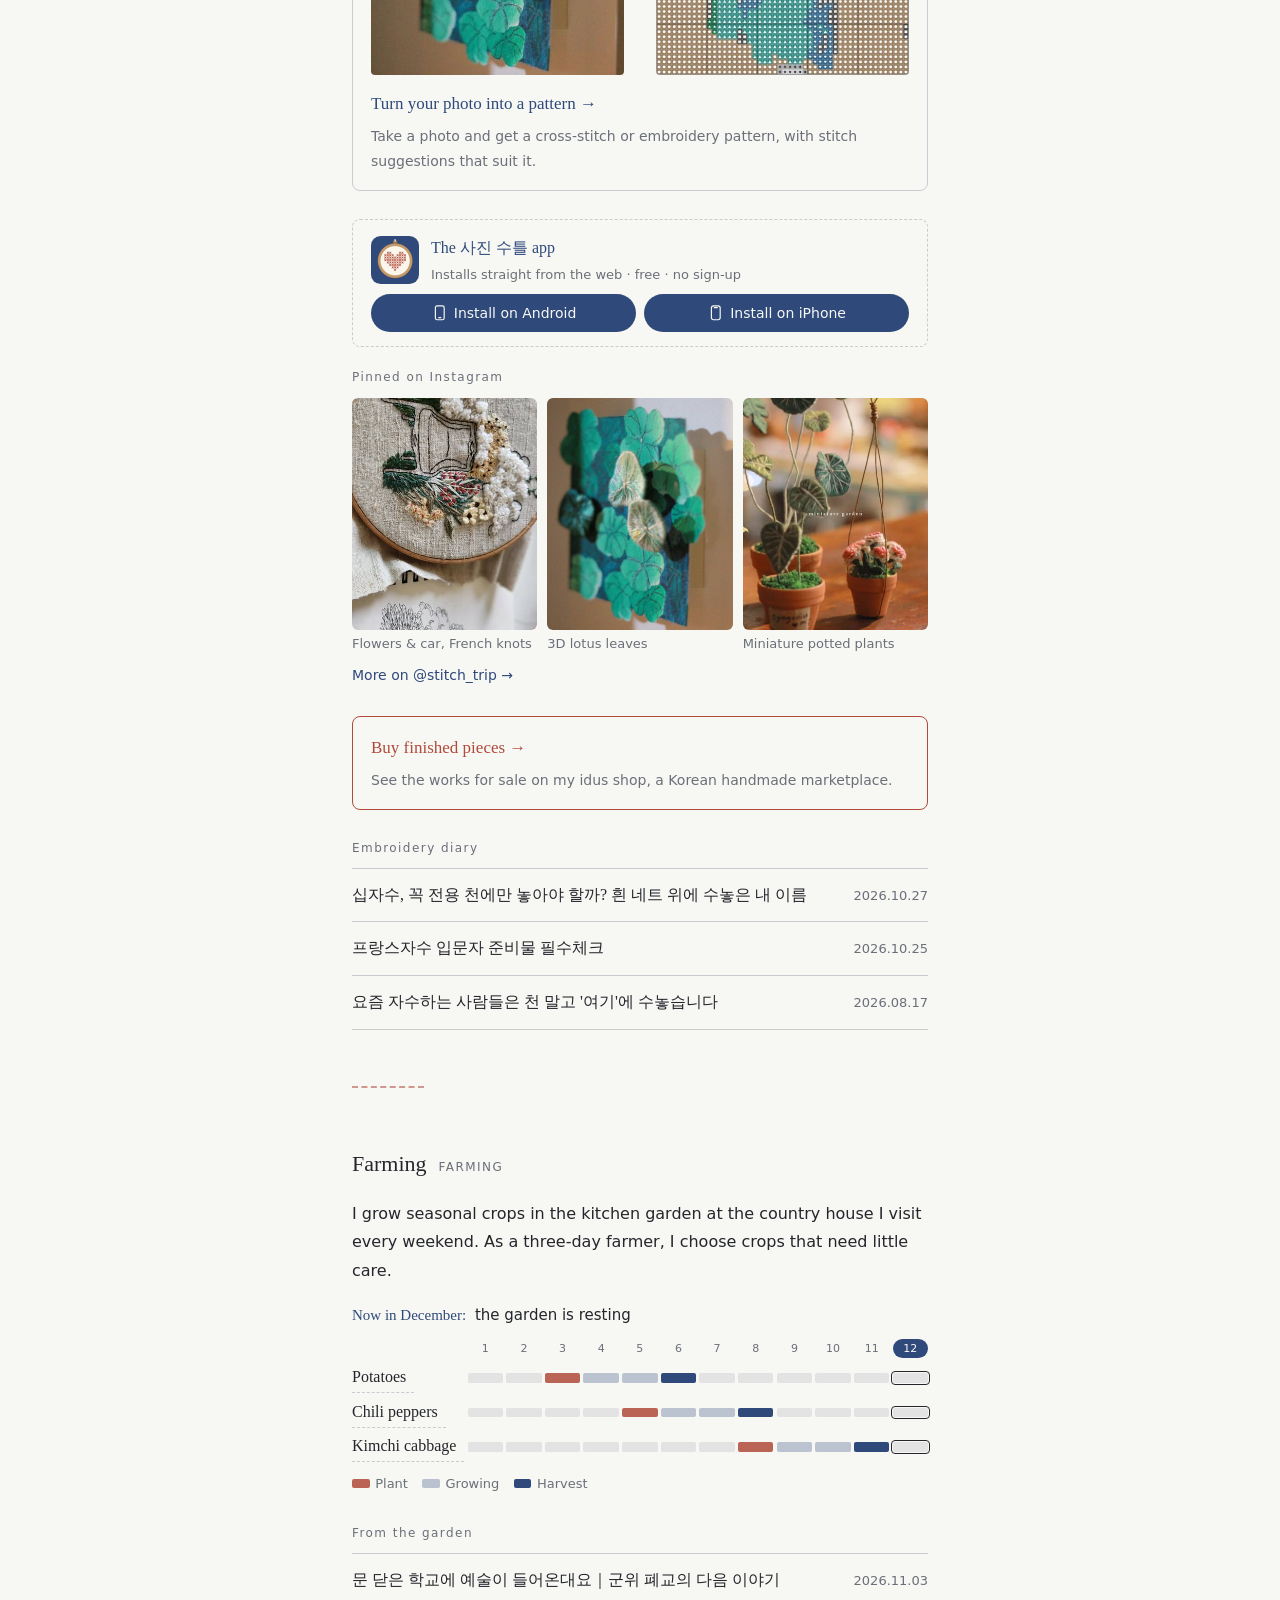
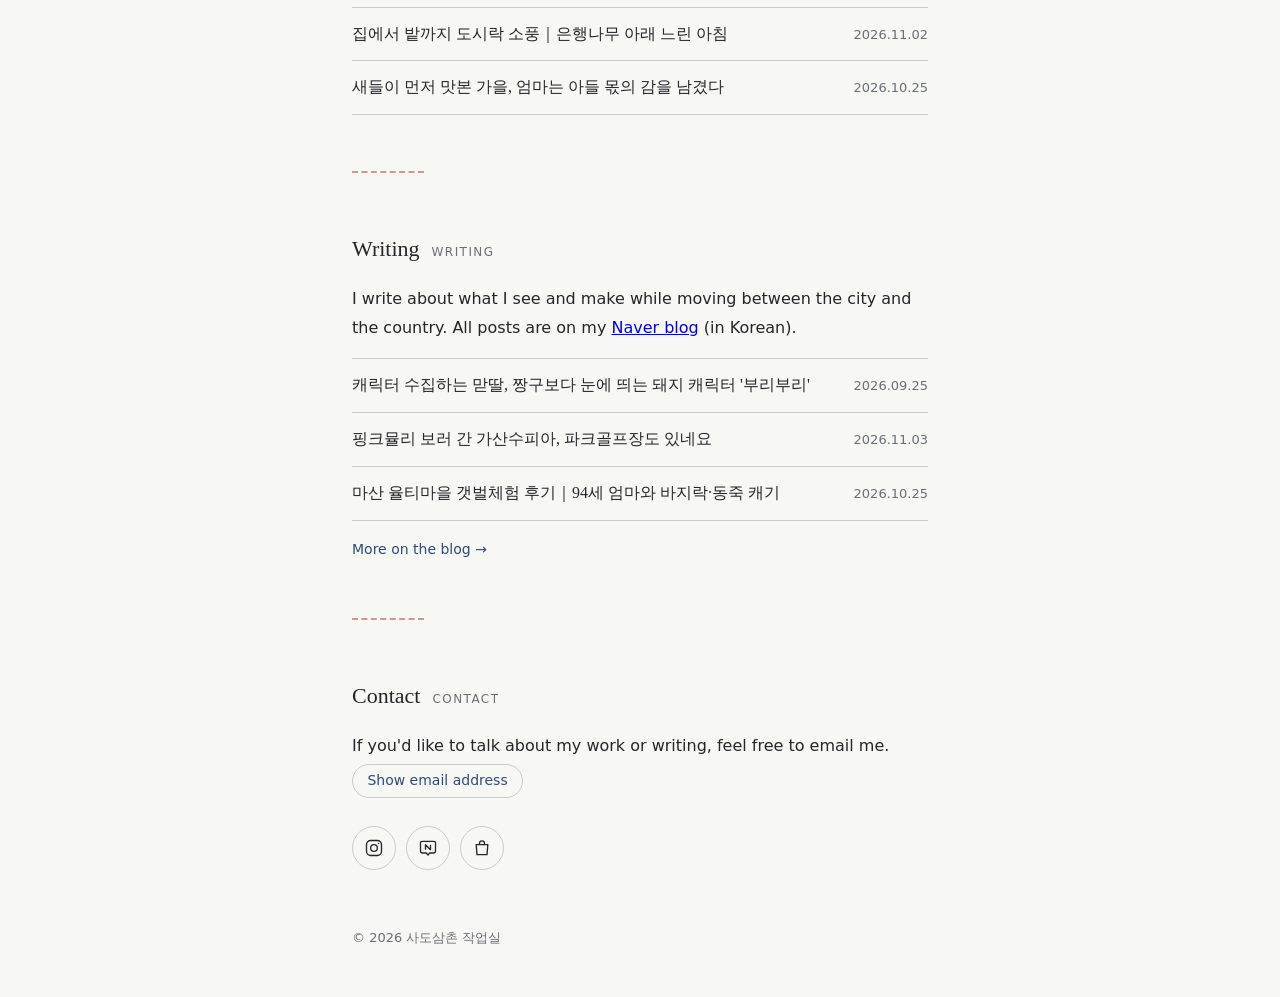
==== commit 2d466344: "홈페이지에 '안드로이드 설치·아이폰 설치' 단추, 도안 페이지에 휴대폰별 설치 순서 - 첫 화면 자수 칸에 사진 수틀 앱 아이콘과 설치 단추 두 개 - ?install=androi" ====
--- a/index.html
+++ b/index.html
@@ -231,6 +231,25 @@
   }
   a.maker:hover { border-color: var(--indigo); }
 
+  /* 사진 수틀 앱 설치 단추 */
+  .getapp {
+    display: grid; grid-template-columns: 48px 1fr; gap: 0.5rem 0.75rem; align-items: center;
+    margin-top: 0.75rem; padding: 0.875rem 1.125rem;
+    border: 1px dashed var(--line); border-radius: 0.5rem;
+  }
+  .getapp > img { border-radius: 0.6rem; }
+  .getapp-txt { display: grid; }
+  .getapp-txt b { font-family: var(--serif); font-weight: 400; color: var(--indigo); }
+  .getapp-txt span { font-size: 0.8125rem; color: var(--muted); }
+  .getapp-btns { grid-column: 1 / -1; display: grid; grid-template-columns: 1fr 1fr; gap: 0.5rem; }
+  a.app-btn {
+    display: flex; align-items: center; justify-content: center; gap: 0.35rem;
+    padding: 0.6rem 0.6rem; border-radius: 999px; text-decoration: none; font-size: 0.875rem; text-align: center; line-height: 1.3;
+    background: var(--indigo); color: var(--bg);
+  }
+  a.app-btn svg { width: 1.1rem; height: 1.1rem; flex: none; }
+  a.app-btn:hover { opacity: 0.9; }
+
   footer { font-size: 0.8125rem; color: var(--muted); }
 
   /* 텃밭 달력 */
@@ -356,6 +375,18 @@
       <b data-t="makerT">사진 수틀로 내 사진을 도안으로 →</b>
       <span data-t="makerD">사진을 찍으면 십자수·프랑스 자수 도안으로 바꾸고, 어울리는 기법을 추천해 드려요.</span>
     </a>
+    <!-- 사진 수틀 앱 설치 단추: 누르면 도안 페이지에서 휴대폰에 맞는 설치 순서를 보여줘요 -->
+    <div class="getapp">
+      <img src="/embroidery/app-icon-192.png" width="48" height="48" alt="">
+      <div class="getapp-txt">
+        <b data-t="appT">사진 수틀 앱</b>
+        <span data-t="appD">앱스토어 없이 바로 설치 · 무료 · 가입 없음</span>
+      </div>
+      <div class="getapp-btns">
+        <a class="app-btn" href="/embroidery/pattern.html?install=android"><svg viewBox="0 0 24 24" aria-hidden="true"><rect x="6" y="2.5" width="12" height="19" rx="2.5" fill="none" stroke="currentColor" stroke-width="1.6"/><path d="M10.5 18.5h3" stroke="currentColor" stroke-width="1.6" stroke-linecap="round"/></svg><span data-t="appAndroid">안드로이드 설치</span></a>
+        <a class="app-btn" href="/embroidery/pattern.html?install=ios"><svg viewBox="0 0 24 24" aria-hidden="true"><rect x="6" y="2.5" width="12" height="19" rx="3" fill="none" stroke="currentColor" stroke-width="1.6"/><path d="M10 5h4" stroke="currentColor" stroke-width="1.6" stroke-linecap="round"/></svg><span data-t="appIos">아이폰 설치</span></a>
+      </div>
+    </div>
     <div class="gallery">
       <h3 data-t="instaTitle">인스타그램 고정 작품</h3>
       <div class="shots">
@@ -435,7 +466,7 @@
 
   <footer>© 2026 사도삼촌 작업실</footer>
 </div>
-<script src="/home-i18n.js?v=20261104a"></script>
+<script src="/home-i18n.js?v=20261104b"></script>
 <script src="/home-posts.js?v=20261028e"></script>
 <script src="/home-garden.js?v=20261028e"></script>
 <script src="/home-hero.js?v=20261029a"></script>
